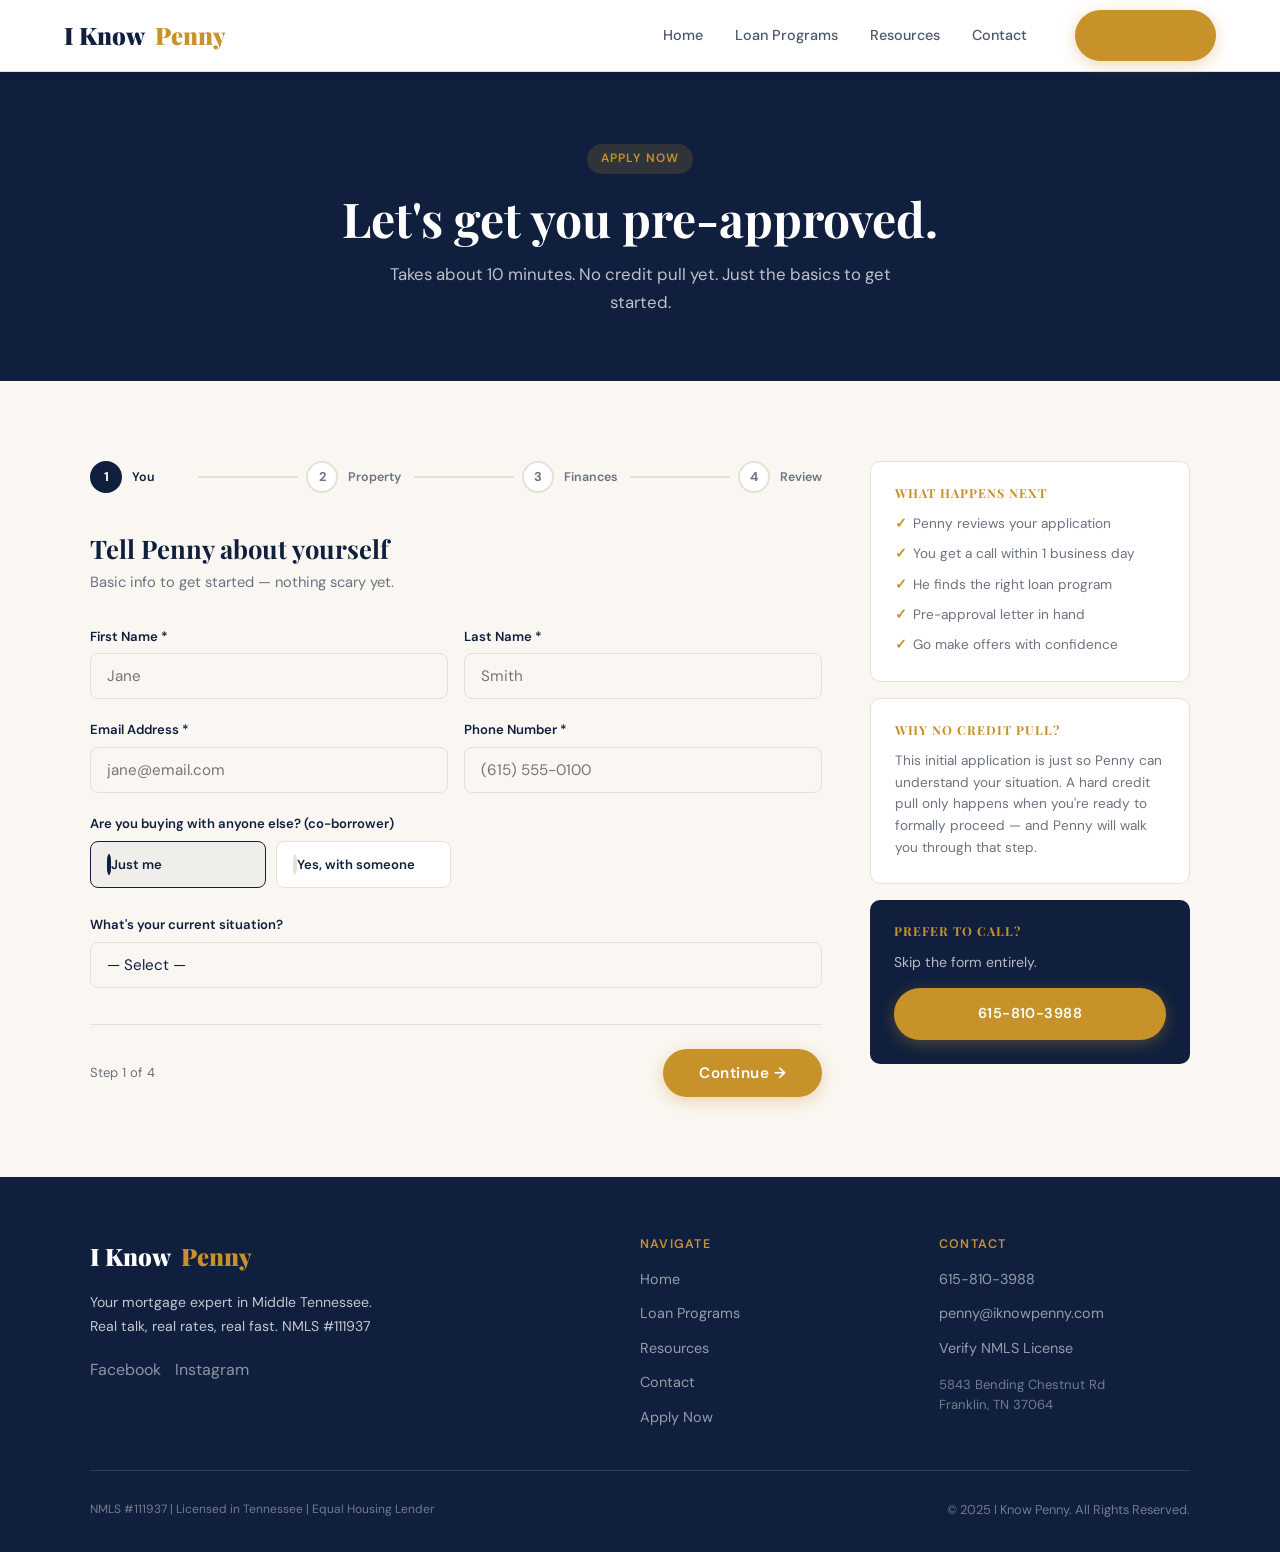
==== apply.html @ 1d05a92d "Add website files" ====
<!DOCTYPE html>
<html lang="en">
<head>
  <meta charset="UTF-8" />
  <meta name="viewport" content="width=device-width, initial-scale=1.0" />
  <title>Apply Now — I Know Penny</title>
  <meta name="description" content="Start your mortgage application with Penny. Takes 10 minutes. No credit pull to get started. Franklin, TN. NMLS #111937" />
  <link rel="stylesheet" href="css/style.css" />
  <style>
    .apply-layout {
      display: grid;
      grid-template-columns: 1fr 320px;
      gap: 48px;
      align-items: start;
    }
    @media (max-width: 900px) {
      .apply-layout { grid-template-columns: 1fr; }
      .apply-sidebar { display: grid; grid-template-columns: 1fr 1fr; gap: 16px; }
    }
    @media (max-width: 560px) {
      .apply-sidebar { grid-template-columns: 1fr; }
    }

    /* PROGRESS BAR */
    .progress-bar {
      display: flex;
      align-items: center;
      margin-bottom: 40px;
      gap: 0;
    }
    .prog-step {
      display: flex;
      align-items: center;
      gap: 10px;
      flex: 1;
    }
    .prog-step:last-child { flex: none; }
    .prog-dot {
      width: 32px;
      height: 32px;
      border-radius: 50%;
      border: 2px solid var(--border);
      background: var(--white);
      display: flex;
      align-items: center;
      justify-content: center;
      font-size: 0.8rem;
      font-weight: 700;
      color: var(--gray);
      flex-shrink: 0;
      transition: all var(--trans);
      z-index: 1;
    }
    .prog-dot.active { background: var(--navy); border-color: var(--navy); color: var(--white); }
    .prog-dot.done { background: var(--gold); border-color: var(--gold); color: var(--white); }
    .prog-label { font-size: 0.78rem; font-weight: 600; color: var(--gray); white-space: nowrap; }
    .prog-label.active { color: var(--navy); }
    .prog-line { flex: 1; height: 2px; background: var(--border); margin: 0 8px; }
    .prog-line.done { background: var(--gold); }

    /* FORM STEPS */
    .step-panel { display: none; }
    .step-panel.active { display: block; }

    .step-header { margin-bottom: 32px; }
    .step-header h2 { font-size: 1.6rem; margin-bottom: 6px; }
    .step-header p { color: var(--gray); font-size: 0.92rem; }

    .form-group { margin-bottom: 20px; }
    .form-group label {
      display: block;
      font-size: 0.82rem;
      font-weight: 600;
      color: var(--navy);
      margin-bottom: 6px;
    }
    .form-group input,
    .form-group select,
    .form-group textarea {
      width: 100%;
      padding: 12px 16px;
      border: 1.5px solid var(--border);
      border-radius: 8px;
      font-family: 'DM Sans', sans-serif;
      font-size: 0.95rem;
      color: var(--navy);
      background: var(--cream);
      outline: none;
      transition: border-color var(--trans), box-shadow var(--trans);
      -webkit-appearance: none;
    }
    .form-group input:focus,
    .form-group select:focus,
    .form-group textarea:focus {
      border-color: var(--gold);
      box-shadow: 0 0 0 3px rgba(200,146,42,0.12);
      background: var(--white);
    }
    .form-row { display: grid; grid-template-columns: 1fr 1fr; gap: 16px; }
    @media (max-width: 500px) { .form-row { grid-template-columns: 1fr; } }

    /* RADIO / CHECKBOX GROUPS */
    .radio-group {
      display: grid;
      grid-template-columns: repeat(auto-fill, minmax(160px, 1fr));
      gap: 10px;
    }
    .radio-option { position: relative; }
    .radio-option input[type="radio"],
    .radio-option input[type="checkbox"] { position: absolute; opacity: 0; width: 0; height: 0; }
    .radio-label {
      display: flex;
      align-items: center;
      gap: 10px;
      padding: 12px 16px;
      border: 1.5px solid var(--border);
      border-radius: 8px;
      cursor: pointer;
      font-size: 0.9rem;
      background: var(--white);
      transition: border-color var(--trans), background var(--trans);
    }
    .radio-label::before {
      content: '';
      width: 16px;
      height: 16px;
      border: 2px solid var(--border);
      border-radius: 50%;
      flex-shrink: 0;
      transition: all var(--trans);
    }
    .radio-option input:checked + .radio-label {
      border-color: var(--navy);
      background: rgba(15,31,61,0.04);
    }
    .radio-option input:checked + .radio-label::before {
      background: var(--navy);
      border-color: var(--navy);
      box-shadow: inset 0 0 0 3px var(--white);
    }

    /* NAV BUTTONS */
    .form-nav {
      display: flex;
      justify-content: space-between;
      align-items: center;
      margin-top: 36px;
      padding-top: 24px;
      border-top: 1px solid var(--border);
    }
    .btn-next, .btn-submit {
      padding: 14px 36px;
      font-size: 0.95rem;
    }

    /* SIDEBAR */
    .sidebar-card {
      background: var(--white);
      border: 1px solid var(--border);
      border-radius: var(--radius);
      padding: 24px;
      margin-bottom: 16px;
    }
    .sidebar-card h4 {
      font-size: 0.78rem;
      font-weight: 700;
      text-transform: uppercase;
      letter-spacing: 0.08em;
      color: var(--gold);
      margin-bottom: 12px;
    }
    .sidebar-card ul { list-style: none; display: flex; flex-direction: column; gap: 8px; }
    .sidebar-card li {
      font-size: 0.85rem;
      color: var(--gray);
      padding-left: 18px;
      position: relative;
    }
    .sidebar-card li::before { content: '✓'; position: absolute; left: 0; color: var(--gold); font-weight: 700; }

    /* SUCCESS STATE */
    .success-state {
      display: none;
      text-align: center;
      padding: 60px 20px;
    }
    .success-icon {
      width: 80px;
      height: 80px;
      background: rgba(200,146,42,0.12);
      border-radius: 50%;
      display: flex;
      align-items: center;
      justify-content: center;
      font-size: 2.2rem;
      margin: 0 auto 24px;
    }
  </style>
</head>
<body>

  <div id="nav-placeholder"></div>

  <div class="page-hero">
    <div class="tag">Apply Now</div>
    <h1>Let's get you pre-approved.</h1>
    <p>Takes about 10 minutes. No credit pull yet. Just the basics to get started.</p>
  </div>

  <section class="section">
    <div class="container">
      <div class="apply-layout">

        <!-- FORM -->
        <div>
          <!-- Progress -->
          <div class="progress-bar" id="progress-bar">
            <div class="prog-step"><div class="prog-dot active" id="dot-1">1</div><span class="prog-label active" id="lbl-1">You</span></div>
            <div class="prog-line" id="line-1"></div>
            <div class="prog-step"><div class="prog-dot" id="dot-2">2</div><span class="prog-label" id="lbl-2">Property</span></div>
            <div class="prog-line" id="line-2"></div>
            <div class="prog-step"><div class="prog-dot" id="dot-3">3</div><span class="prog-label" id="lbl-3">Finances</span></div>
            <div class="prog-line" id="line-3"></div>
            <div class="prog-step"><div class="prog-dot" id="dot-4">4</div><span class="prog-label" id="lbl-4">Review</span></div>
          </div>

          <form id="apply-form" action="https://formspree.io/f/YOUR_FORM_ID" method="POST">

            <!-- STEP 1: About You -->
            <div class="step-panel active" id="step-1">
              <div class="step-header">
                <h2>Tell Penny about yourself</h2>
                <p>Basic info to get started — nothing scary yet.</p>
              </div>
              <div class="form-row">
                <div class="form-group"><label>First Name *</label><input type="text" name="first_name" required placeholder="Jane" /></div>
                <div class="form-group"><label>Last Name *</label><input type="text" name="last_name" required placeholder="Smith" /></div>
              </div>
              <div class="form-row">
                <div class="form-group"><label>Email Address *</label><input type="email" name="email" required placeholder="jane@email.com" /></div>
                <div class="form-group"><label>Phone Number *</label><input type="tel" name="phone" required placeholder="(615) 555-0100" /></div>
              </div>
              <div class="form-group">
                <label>Are you buying with anyone else? (co-borrower)</label>
                <div class="radio-group">
                  <div class="radio-option"><input type="radio" name="co_borrower" id="co-no" value="No" checked /><label class="radio-label" for="co-no">Just me</label></div>
                  <div class="radio-option"><input type="radio" name="co_borrower" id="co-yes" value="Yes" /><label class="radio-label" for="co-yes">Yes, with someone</label></div>
                </div>
              </div>
              <div class="form-group">
                <label>What's your current situation?</label>
                <select name="current_situation">
                  <option value="">— Select —</option>
                  <option>Renting, ready to buy</option>
                  <option>Own a home, looking to move</option>
                  <option>Own a home, want to refinance</option>
                  <option>Living with family/friends</option>
                </select>
              </div>
              <div class="form-nav">
                <span style="font-size:0.82rem;color:var(--gray)">Step 1 of 4</span>
                <button type="button" class="btn btn-gold btn-next" onclick="goStep(2)">Continue →</button>
              </div>
            </div>

            <!-- STEP 2: Property -->
            <div class="step-panel" id="step-2">
              <div class="step-header">
                <h2>About the property</h2>
                <p>Don't worry if you haven't found a house yet — just give Penny a general idea.</p>
              </div>
              <div class="form-group">
                <label>What are you looking to do?</label>
                <div class="radio-group">
                  <div class="radio-option"><input type="radio" name="loan_purpose" id="lp-buy" value="Purchase" checked /><label class="radio-label" for="lp-buy">Buy a home</label></div>
                  <div class="radio-option"><input type="radio" name="loan_purpose" id="lp-refi" value="Refinance" /><label class="radio-label" for="lp-refi">Refinance</label></div>
                  <div class="radio-option"><input type="radio" name="loan_purpose" id="lp-inv" value="Investment" /><label class="radio-label" for="lp-inv">Investment property</label></div>
                </div>
              </div>
              <div class="form-group">
                <label>Property type</label>
                <select name="property_type">
                  <option>Single family home</option>
                  <option>Townhouse / condo</option>
                  <option>Multi-family (2–4 units)</option>
                  <option>Not sure yet</option>
                </select>
              </div>
              <div class="form-group">
                <label>Estimated purchase price (or current home value)</label>
                <select name="purchase_price">
                  <option>Under $200,000</option>
                  <option>$200,000 – $350,000</option>
                  <option>$350,000 – $500,000</option>
                  <option>$500,000 – $750,000</option>
                  <option>$750,000 – $1,000,000</option>
                  <option>Over $1,000,000</option>
                  <option>Not sure yet</option>
                </select>
              </div>
              <div class="form-group">
                <label>Where is the property? (city / state)</label>
                <input type="text" name="property_location" placeholder="Franklin, TN" />
              </div>
              <div class="form-group">
                <label>Down payment available (rough estimate)</label>
                <select name="down_payment">
                  <option>0% — I need a no-down program</option>
                  <option>3–5%</option>
                  <option>5–10%</option>
                  <option>10–20%</option>
                  <option>20%+</option>
                  <option>Not sure yet</option>
                </select>
              </div>
              <div class="form-nav">
                <button type="button" class="btn btn-outline" onclick="goStep(1)">← Back</button>
                <button type="button" class="btn btn-gold btn-next" onclick="goStep(3)">Continue →</button>
              </div>
            </div>

            <!-- STEP 3: Finances -->
            <div class="step-panel" id="step-3">
              <div class="step-header">
                <h2>A little about your finances</h2>
                <p>This helps Penny find the right program. No credit pull yet — just ballpark numbers.</p>
              </div>
              <div class="form-group">
                <label>Employment type</label>
                <div class="radio-group">
                  <div class="radio-option"><input type="radio" name="employment" id="emp-w2" value="W-2 Employee" checked /><label class="radio-label" for="emp-w2">W-2 Employee</label></div>
                  <div class="radio-option"><input type="radio" name="employment" id="emp-self" value="Self-Employed" /><label class="radio-label" for="emp-self">Self-Employed</label></div>
                  <div class="radio-option"><input type="radio" name="employment" id="emp-ret" value="Retired" /><label class="radio-label" for="emp-ret">Retired</label></div>
                  <div class="radio-option"><input type="radio" name="employment" id="emp-other" value="Other" /><label class="radio-label" for="emp-other">Other</label></div>
                </div>
              </div>
              <div class="form-group">
                <label>Annual household income (gross, before taxes)</label>
                <select name="income">
                  <option>Under $50,000</option>
                  <option>$50,000 – $75,000</option>
                  <option>$75,000 – $100,000</option>
                  <option>$100,000 – $150,000</option>
                  <option>$150,000 – $200,000</option>
                  <option>Over $200,000</option>
                  <option>Prefer not to say</option>
                </select>
              </div>
              <div class="form-group">
                <label>Estimated credit score range</label>
                <select name="credit_score">
                  <option>760+ (Excellent)</option>
                  <option>720–759 (Very Good)</option>
                  <option>680–719 (Good)</option>
                  <option>640–679 (Fair)</option>
                  <option>580–639 (Needs work)</option>
                  <option>Below 580</option>
                  <option>Not sure</option>
                </select>
              </div>
              <div class="form-group">
                <label>Are you a military veteran or active duty?</label>
                <div class="radio-group">
                  <div class="radio-option"><input type="radio" name="veteran" id="vet-yes" value="Yes" /><label class="radio-label" for="vet-yes">Yes</label></div>
                  <div class="radio-option"><input type="radio" name="veteran" id="vet-no" value="No" checked /><label class="radio-label" for="vet-no">No</label></div>
                </div>
              </div>
              <div class="form-group">
                <label>Anything else Penny should know? (optional)</label>
                <textarea name="notes" placeholder="Self-employed for 2 years, have some student debt, looking to close by September..."></textarea>
              </div>
              <div class="form-nav">
                <button type="button" class="btn btn-outline" onclick="goStep(2)">← Back</button>
                <button type="button" class="btn btn-gold btn-next" onclick="goStep(4)">Review →</button>
              </div>
            </div>

            <!-- STEP 4: Review -->
            <div class="step-panel" id="step-4">
              <div class="step-header">
                <h2>Almost there — review &amp; submit</h2>
                <p>Penny will review your application and reach out within one business day.</p>
              </div>
              <div style="background:var(--cream);border:1px solid var(--border);border-radius:var(--radius);padding:24px;margin-bottom:28px">
                <p style="font-size:0.9rem;color:var(--gray);line-height:1.7">
                  By submitting this form you agree to be contacted by Penny regarding your mortgage inquiry. Your information is kept private and secure.
                  Submitting this application does not constitute a loan approval or commitment to lend.
                  NMLS #111937. Licensed in Tennessee.
                </p>
              </div>
              <div style="background:rgba(200,146,42,0.08);border:1px solid rgba(200,146,42,0.25);border-radius:var(--radius);padding:20px;margin-bottom:28px;display:flex;gap:14px;align-items:flex-start">
                <span style="font-size:1.4rem">🔒</span>
                <div>
                  <strong style="font-size:0.9rem">No hard credit pull yet.</strong>
                  <p style="font-size:0.85rem;color:var(--gray);margin-top:4px">Your credit score is not affected by submitting this application. Penny will only run credit when you're ready to move forward.</p>
                </div>
              </div>
              <div class="form-nav">
                <button type="button" class="btn btn-outline" onclick="goStep(3)">← Back</button>
                <button type="submit" class="btn btn-gold btn-submit">Submit Application 🏠</button>
              </div>
            </div>

          </form>

          <!-- SUCCESS -->
          <div class="success-state" id="success-state">
            <div class="success-icon">🏠</div>
            <h2>Application Received!</h2>
            <p style="color:var(--gray);font-size:1rem;max-width:420px;margin:12px auto 28px">Penny will review it and reach out within one business day. In the meantime, feel free to call: <a href="tel:6158103988" style="color:var(--gold);font-weight:600">615-810-3988</a></p>
            <a href="resources.html" class="btn btn-outline">Read the Mortgage Guide →</a>
          </div>
        </div>

        <!-- SIDEBAR -->
        <div class="apply-sidebar">
          <div class="sidebar-card">
            <h4>What happens next</h4>
            <ul>
              <li>Penny reviews your application</li>
              <li>You get a call within 1 business day</li>
              <li>He finds the right loan program</li>
              <li>Pre-approval letter in hand</li>
              <li>Go make offers with confidence</li>
            </ul>
          </div>
          <div class="sidebar-card">
            <h4>Why no credit pull?</h4>
            <p style="font-size:0.85rem;color:var(--gray);line-height:1.6">This initial application is just so Penny can understand your situation. A hard credit pull only happens when you're ready to formally proceed — and Penny will walk you through that step.</p>
          </div>
          <div class="sidebar-card" style="background:var(--navy);border:none">
            <h4 style="color:var(--gold)">Prefer to call?</h4>
            <p style="font-size:0.88rem;color:rgba(255,255,255,0.7);margin-bottom:14px">Skip the form entirely.</p>
            <a href="tel:6158103988" class="btn btn-gold" style="display:block;text-align:center;font-size:0.9rem">615-810-3988</a>
          </div>
        </div>

      </div>
    </div>
  </section>

  <div id="footer-placeholder"></div>
  <script src="js/components.js"></script>
  <script src="js/main.js"></script>
  <script>
    let currentStep = 1;

    function goStep(n) {
      document.getElementById('step-' + currentStep).classList.remove('active');
      document.getElementById('step-' + n).classList.add('active');

      // Update progress dots
      for (let i = 1; i <= 4; i++) {
        const dot = document.getElementById('dot-' + i);
        const lbl = document.getElementById('lbl-' + i);
        dot.classList.remove('active','done');
        lbl.classList.remove('active');
        if (i < n) { dot.classList.add('done'); dot.textContent = '✓'; }
        else if (i === n) { dot.classList.add('active'); dot.textContent = i; lbl.classList.add('active'); }
        else { dot.textContent = i; }
      }
      for (let i = 1; i <= 3; i++) {
        const line = document.getElementById('line-' + i);
        if (line) line.classList.toggle('done', i < n);
      }

      currentStep = n;
      window.scrollTo({ top: 0, behavior: 'smooth' });
    }

    // Form submit
    const form = document.getElementById('apply-form');
    form.addEventListener('submit', async (e) => {
      e.preventDefault();
      const data = new FormData(form);
      try {
        const res = await fetch(form.action, { method: 'POST', body: data, headers: { Accept: 'application/json' } });
        if (res.ok) {
          form.style.display = 'none';
          document.getElementById('progress-bar').style.display = 'none';
          document.getElementById('success-state').style.display = 'block';
        }
      } catch(err) { form.submit(); }
    });
  </script>
</body>
</html>
---- css/style.css ----
/* =============================================
   I KNOW PENNY — Global Stylesheet
   ============================================= */

@import url('https://fonts.googleapis.com/css2?family=Playfair+Display:wght@700;900&family=DM+Sans:wght@300;400;500;600&display=swap');

:root {
  --navy:    #0f1f3d;
  --gold:    #c8922a;
  --gold-lt: #f0c060;
  --cream:   #faf7f2;
  --white:   #ffffff;
  --gray:    #6b7280;
  --border:  #e5e0d8;
  --radius:  10px;
  --shadow:  0 4px 24px rgba(15,31,61,0.10);
  --trans:   0.22s ease;
}

*, *::before, *::after { box-sizing: border-box; margin: 0; padding: 0; }

html { scroll-behavior: smooth; }

body {
  font-family: 'DM Sans', sans-serif;
  background: var(--cream);
  color: var(--navy);
  font-size: 16px;
  line-height: 1.65;
}

h1, h2, h3, h4 {
  font-family: 'Playfair Display', serif;
  line-height: 1.2;
}

a { color: inherit; text-decoration: none; }
img { max-width: 100%; display: block; }

/* ---- BUTTONS ---- */
.btn {
  display: inline-block;
  padding: 14px 32px;
  border-radius: 50px;
  font-family: 'DM Sans', sans-serif;
  font-weight: 600;
  font-size: 0.95rem;
  letter-spacing: 0.03em;
  cursor: pointer;
  transition: transform var(--trans), box-shadow var(--trans), background var(--trans);
  border: none;
}
.btn-gold {
  background: var(--gold);
  color: var(--white);
  box-shadow: 0 4px 16px rgba(200,146,42,0.35);
}
.btn-gold:hover {
  background: #b07820;
  transform: translateY(-2px);
  box-shadow: 0 8px 24px rgba(200,146,42,0.45);
}
.btn-outline {
  background: transparent;
  color: var(--navy);
  border: 2px solid var(--navy);
}
.btn-outline:hover {
  background: var(--navy);
  color: var(--white);
  transform: translateY(-2px);
}
.btn-white {
  background: var(--white);
  color: var(--navy);
}
.btn-white:hover {
  background: var(--gold);
  color: var(--white);
  transform: translateY(-2px);
}

/* ---- NAV ---- */
nav {
  position: sticky;
  top: 0;
  z-index: 100;
  background: var(--white);
  border-bottom: 1px solid var(--border);
  padding: 0 5%;
  display: flex;
  align-items: center;
  justify-content: space-between;
  height: 72px;
  box-shadow: 0 2px 12px rgba(15,31,61,0.07);
}

.nav-logo {
  font-family: 'Playfair Display', serif;
  font-size: 1.5rem;
  font-weight: 900;
  color: var(--navy);
  display: flex;
  align-items: center;
  gap: 10px;
}
.nav-logo span { color: var(--gold); }

.nav-links {
  display: flex;
  align-items: center;
  gap: 32px;
  list-style: none;
}
.nav-links a {
  font-size: 0.9rem;
  font-weight: 500;
  color: var(--navy);
  opacity: 0.75;
  transition: opacity var(--trans), color var(--trans);
}
.nav-links a:hover, .nav-links a.active { opacity: 1; color: var(--gold); }

.nav-cta { margin-left: 16px; }

.hamburger {
  display: none;
  flex-direction: column;
  gap: 5px;
  cursor: pointer;
  background: none;
  border: none;
  padding: 6px;
}
.hamburger span {
  display: block;
  width: 24px;
  height: 2px;
  background: var(--navy);
  border-radius: 2px;
  transition: var(--trans);
}

/* ---- MOBILE NAV ---- */
@media (max-width: 820px) {
  .hamburger { display: flex; }
  .nav-links {
    display: none;
    position: absolute;
    top: 72px;
    left: 0; right: 0;
    background: var(--white);
    flex-direction: column;
    padding: 24px 5%;
    gap: 20px;
    border-top: 1px solid var(--border);
    box-shadow: 0 8px 24px rgba(15,31,61,0.10);
  }
  .nav-links.open { display: flex; }
  .nav-links a { font-size: 1rem; }
  .nav-cta { width: 100%; text-align: center; }
}

/* ---- FOOTER ---- */
footer {
  background: var(--navy);
  color: rgba(255,255,255,0.75);
  padding: 60px 5% 32px;
}
.footer-grid {
  display: grid;
  grid-template-columns: 2fr 1fr 1fr;
  gap: 48px;
  padding-bottom: 40px;
  border-bottom: 1px solid rgba(255,255,255,0.12);
  margin-bottom: 28px;
}
.footer-brand .nav-logo { color: var(--white); margin-bottom: 14px; }
.footer-brand p { font-size: 0.88rem; line-height: 1.7; max-width: 300px; }
.footer-col h4 {
  font-family: 'DM Sans', sans-serif;
  font-size: 0.78rem;
  font-weight: 600;
  letter-spacing: 0.1em;
  text-transform: uppercase;
  color: var(--gold);
  margin-bottom: 14px;
}
.footer-col ul { list-style: none; display: flex; flex-direction: column; gap: 8px; }
.footer-col a { font-size: 0.9rem; opacity: 0.75; transition: opacity var(--trans); }
.footer-col a:hover { opacity: 1; }
.footer-bottom {
  display: flex;
  justify-content: space-between;
  align-items: center;
  font-size: 0.8rem;
  flex-wrap: wrap;
  gap: 12px;
}
.nmls { font-size: 0.75rem; opacity: 0.55; }

@media (max-width: 700px) {
  .footer-grid { grid-template-columns: 1fr; gap: 32px; }
  .footer-bottom { flex-direction: column; text-align: center; }
}

/* ---- SECTION HELPERS ---- */
.section { padding: 80px 5%; }
.section-sm { padding: 48px 5%; }
.container { max-width: 1100px; margin: 0 auto; }
.tag {
  display: inline-block;
  background: rgba(200,146,42,0.12);
  color: var(--gold);
  font-size: 0.75rem;
  font-weight: 600;
  letter-spacing: 0.1em;
  text-transform: uppercase;
  padding: 5px 14px;
  border-radius: 50px;
  margin-bottom: 16px;
}
.section-title { font-size: clamp(1.8rem, 3.5vw, 2.6rem); margin-bottom: 16px; }
.section-sub { font-size: 1.05rem; color: var(--gray); max-width: 560px; }

/* ---- CARDS ---- */
.card {
  background: var(--white);
  border-radius: var(--radius);
  box-shadow: var(--shadow);
  padding: 32px;
  border: 1px solid var(--border);
  transition: transform var(--trans), box-shadow var(--trans);
}
.card:hover {
  transform: translateY(-4px);
  box-shadow: 0 12px 36px rgba(15,31,61,0.13);
}

/* ---- UTILITIES ---- */
.text-center { text-align: center; }
.text-gold { color: var(--gold); }
.mt-8 { margin-top: 8px; }
.mt-16 { margin-top: 16px; }
.mt-24 { margin-top: 24px; }
.mt-40 { margin-top: 40px; }
.grid-2 { display: grid; grid-template-columns: 1fr 1fr; gap: 24px; }
.grid-3 { display: grid; grid-template-columns: repeat(3,1fr); gap: 24px; }
.grid-4 { display: grid; grid-template-columns: repeat(4,1fr); gap: 24px; }

@media (max-width: 900px) {
  .grid-4 { grid-template-columns: repeat(2,1fr); }
  .grid-3 { grid-template-columns: repeat(2,1fr); }
}
@media (max-width: 600px) {
  .grid-2, .grid-3, .grid-4 { grid-template-columns: 1fr; }
  .section { padding: 56px 5%; }
}

/* ---- PAGE HERO (inner pages) ---- */
.page-hero {
  background: var(--navy);
  color: var(--white);
  padding: 72px 5% 64px;
  text-align: center;
}
.page-hero .tag { background: rgba(200,146,42,0.18); }
.page-hero h1 { color: var(--white); font-size: clamp(2rem, 4vw, 3rem); }
.page-hero p { color: rgba(255,255,255,0.72); margin: 14px auto 0; max-width: 540px; font-size: 1.05rem; }

/* ---- FADE IN ANIMATION ---- */
.fade-in {
  opacity: 0;
  transform: translateY(24px);
  transition: opacity 0.6s ease, transform 0.6s ease;
}
.fade-in.visible { opacity: 1; transform: none; }
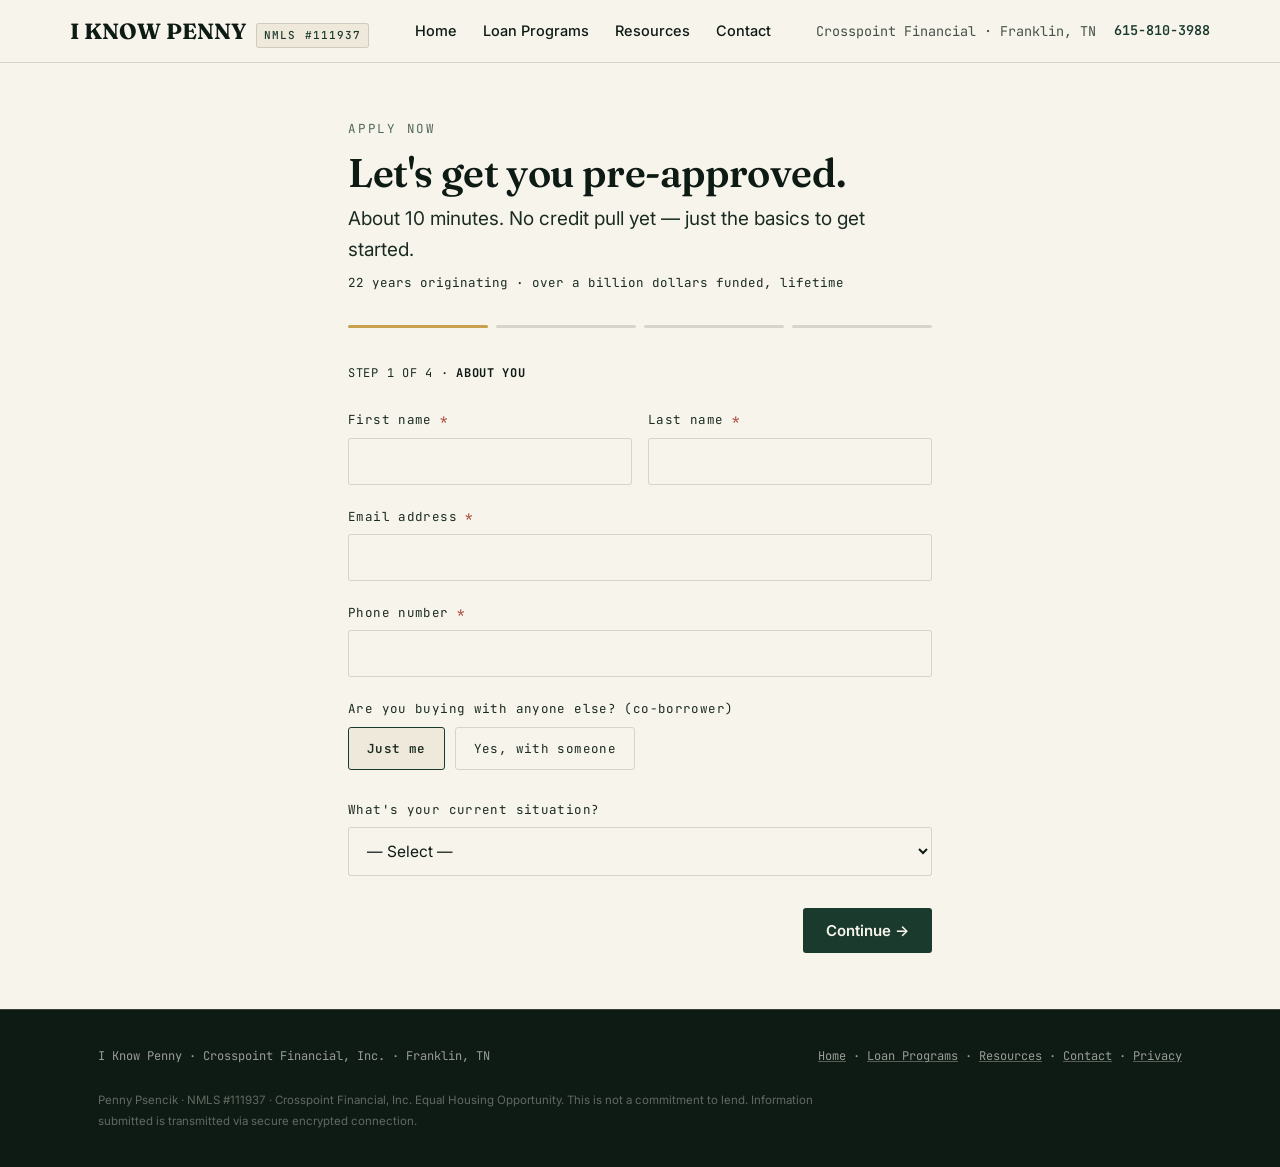
==== commit abfcc4f2: "Update to iknowpenny claude 06.26.26 update 06.26.26" ====
--- a/apply.html
+++ b/apply.html
@@ -1,487 +1,298 @@
 <!DOCTYPE html>
 <html lang="en">
 <head>
-  <meta charset="UTF-8" />
-  <meta name="viewport" content="width=device-width, initial-scale=1.0" />
-  <title>Apply Now — I Know Penny</title>
-  <meta name="description" content="Start your mortgage application with Penny. Takes 10 minutes. No credit pull to get started. Franklin, TN. NMLS #111937" />
-  <link rel="stylesheet" href="css/style.css" />
-  <style>
-    .apply-layout {
-      display: grid;
-      grid-template-columns: 1fr 320px;
-      gap: 48px;
-      align-items: start;
-    }
-    @media (max-width: 900px) {
-      .apply-layout { grid-template-columns: 1fr; }
-      .apply-sidebar { display: grid; grid-template-columns: 1fr 1fr; gap: 16px; }
-    }
-    @media (max-width: 560px) {
-      .apply-sidebar { grid-template-columns: 1fr; }
-    }
-
-    /* PROGRESS BAR */
-    .progress-bar {
-      display: flex;
-      align-items: center;
-      margin-bottom: 40px;
-      gap: 0;
-    }
-    .prog-step {
-      display: flex;
-      align-items: center;
-      gap: 10px;
-      flex: 1;
-    }
-    .prog-step:last-child { flex: none; }
-    .prog-dot {
-      width: 32px;
-      height: 32px;
-      border-radius: 50%;
-      border: 2px solid var(--border);
-      background: var(--white);
-      display: flex;
-      align-items: center;
-      justify-content: center;
-      font-size: 0.8rem;
-      font-weight: 700;
-      color: var(--gray);
-      flex-shrink: 0;
-      transition: all var(--trans);
-      z-index: 1;
-    }
-    .prog-dot.active { background: var(--navy); border-color: var(--navy); color: var(--white); }
-    .prog-dot.done { background: var(--gold); border-color: var(--gold); color: var(--white); }
-    .prog-label { font-size: 0.78rem; font-weight: 600; color: var(--gray); white-space: nowrap; }
-    .prog-label.active { color: var(--navy); }
-    .prog-line { flex: 1; height: 2px; background: var(--border); margin: 0 8px; }
-    .prog-line.done { background: var(--gold); }
-
-    /* FORM STEPS */
-    .step-panel { display: none; }
-    .step-panel.active { display: block; }
-
-    .step-header { margin-bottom: 32px; }
-    .step-header h2 { font-size: 1.6rem; margin-bottom: 6px; }
-    .step-header p { color: var(--gray); font-size: 0.92rem; }
-
-    .form-group { margin-bottom: 20px; }
-    .form-group label {
-      display: block;
-      font-size: 0.82rem;
-      font-weight: 600;
-      color: var(--navy);
-      margin-bottom: 6px;
-    }
-    .form-group input,
-    .form-group select,
-    .form-group textarea {
-      width: 100%;
-      padding: 12px 16px;
-      border: 1.5px solid var(--border);
-      border-radius: 8px;
-      font-family: 'DM Sans', sans-serif;
-      font-size: 0.95rem;
-      color: var(--navy);
-      background: var(--cream);
-      outline: none;
-      transition: border-color var(--trans), box-shadow var(--trans);
-      -webkit-appearance: none;
-    }
-    .form-group input:focus,
-    .form-group select:focus,
-    .form-group textarea:focus {
-      border-color: var(--gold);
-      box-shadow: 0 0 0 3px rgba(200,146,42,0.12);
-      background: var(--white);
-    }
-    .form-row { display: grid; grid-template-columns: 1fr 1fr; gap: 16px; }
-    @media (max-width: 500px) { .form-row { grid-template-columns: 1fr; } }
-
-    /* RADIO / CHECKBOX GROUPS */
-    .radio-group {
-      display: grid;
-      grid-template-columns: repeat(auto-fill, minmax(160px, 1fr));
-      gap: 10px;
-    }
-    .radio-option { position: relative; }
-    .radio-option input[type="radio"],
-    .radio-option input[type="checkbox"] { position: absolute; opacity: 0; width: 0; height: 0; }
-    .radio-label {
-      display: flex;
-      align-items: center;
-      gap: 10px;
-      padding: 12px 16px;
-      border: 1.5px solid var(--border);
-      border-radius: 8px;
-      cursor: pointer;
-      font-size: 0.9rem;
-      background: var(--white);
-      transition: border-color var(--trans), background var(--trans);
-    }
-    .radio-label::before {
-      content: '';
-      width: 16px;
-      height: 16px;
-      border: 2px solid var(--border);
-      border-radius: 50%;
-      flex-shrink: 0;
-      transition: all var(--trans);
-    }
-    .radio-option input:checked + .radio-label {
-      border-color: var(--navy);
-      background: rgba(15,31,61,0.04);
-    }
-    .radio-option input:checked + .radio-label::before {
-      background: var(--navy);
-      border-color: var(--navy);
-      box-shadow: inset 0 0 0 3px var(--white);
-    }
-
-    /* NAV BUTTONS */
-    .form-nav {
-      display: flex;
-      justify-content: space-between;
-      align-items: center;
-      margin-top: 36px;
-      padding-top: 24px;
-      border-top: 1px solid var(--border);
-    }
-    .btn-next, .btn-submit {
-      padding: 14px 36px;
-      font-size: 0.95rem;
-    }
-
-    /* SIDEBAR */
-    .sidebar-card {
-      background: var(--white);
-      border: 1px solid var(--border);
-      border-radius: var(--radius);
-      padding: 24px;
-      margin-bottom: 16px;
-    }
-    .sidebar-card h4 {
-      font-size: 0.78rem;
-      font-weight: 700;
-      text-transform: uppercase;
-      letter-spacing: 0.08em;
-      color: var(--gold);
-      margin-bottom: 12px;
-    }
-    .sidebar-card ul { list-style: none; display: flex; flex-direction: column; gap: 8px; }
-    .sidebar-card li {
-      font-size: 0.85rem;
-      color: var(--gray);
-      padding-left: 18px;
-      position: relative;
-    }
-    .sidebar-card li::before { content: '✓'; position: absolute; left: 0; color: var(--gold); font-weight: 700; }
-
-    /* SUCCESS STATE */
-    .success-state {
-      display: none;
-      text-align: center;
-      padding: 60px 20px;
-    }
-    .success-icon {
-      width: 80px;
-      height: 80px;
-      background: rgba(200,146,42,0.12);
-      border-radius: 50%;
-      display: flex;
-      align-items: center;
-      justify-content: center;
-      font-size: 2.2rem;
-      margin: 0 auto 24px;
-    }
-  </style>
+<meta charset="UTF-8">
+<meta name="viewport" content="width=device-width, initial-scale=1.0">
+<title>Apply Now — I Know Penny</title>
+<meta name="description" content="Start your mortgage application with Penny. Takes 10 minutes. No credit pull to get started. Franklin, TN. NMLS #111937.">
+<link rel="stylesheet" href="css/style.css">
 </head>
 <body>
 
-  <div id="nav-placeholder"></div>
-
-  <div class="page-hero">
-    <div class="tag">Apply Now</div>
-    <h1>Let's get you pre-approved.</h1>
-    <p>Takes about 10 minutes. No credit pull yet. Just the basics to get started.</p>
+<a href="#main" class="skip-link">Skip to content</a>
+
+<header class="topbar">
+  <div class="wrap topbar-inner">
+    <a href="index.html" class="brand">
+      I KNOW PENNY <span class="brand-mark">NMLS #111937</span>
+    </a>
+    <nav class="topbar-nav">
+      <a href="index.html">Home</a>
+      <a href="lending-programs.html">Loan Programs</a>
+      <a href="resources.html">Resources</a>
+      <a href="get-in-touch.html">Contact</a>
+    </nav>
+      <button class="nav-toggle" id="nav-toggle" aria-expanded="false" aria-controls="mobile-nav" aria-label="Open menu">
+        <span></span><span></span><span></span>
+      </button>
+    <div class="topbar-right">
+      <span class="nmls">Crosspoint Financial · Franklin, TN</span>
+      <a href="tel:6158103988" class="topbar-phone">615-810-3988</a>
+    </div>
   </div>
-
-  <section class="section">
-    <div class="container">
-      <div class="apply-layout">
-
-        <!-- FORM -->
-        <div>
-          <!-- Progress -->
-          <div class="progress-bar" id="progress-bar">
-            <div class="prog-step"><div class="prog-dot active" id="dot-1">1</div><span class="prog-label active" id="lbl-1">You</span></div>
-            <div class="prog-line" id="line-1"></div>
-            <div class="prog-step"><div class="prog-dot" id="dot-2">2</div><span class="prog-label" id="lbl-2">Property</span></div>
-            <div class="prog-line" id="line-2"></div>
-            <div class="prog-step"><div class="prog-dot" id="dot-3">3</div><span class="prog-label" id="lbl-3">Finances</span></div>
-            <div class="prog-line" id="line-3"></div>
-            <div class="prog-step"><div class="prog-dot" id="dot-4">4</div><span class="prog-label" id="lbl-4">Review</span></div>
-          </div>
-
-          <form id="apply-form" action="https://formspree.io/f/YOUR_FORM_ID" method="POST">
-
-            <!-- STEP 1: About You -->
-            <div class="step-panel active" id="step-1">
-              <div class="step-header">
-                <h2>Tell Penny about yourself</h2>
-                <p>Basic info to get started — nothing scary yet.</p>
-              </div>
-              <div class="form-row">
-                <div class="form-group"><label>First Name *</label><input type="text" name="first_name" required placeholder="Jane" /></div>
-                <div class="form-group"><label>Last Name *</label><input type="text" name="last_name" required placeholder="Smith" /></div>
-              </div>
-              <div class="form-row">
-                <div class="form-group"><label>Email Address *</label><input type="email" name="email" required placeholder="jane@email.com" /></div>
-                <div class="form-group"><label>Phone Number *</label><input type="tel" name="phone" required placeholder="(615) 555-0100" /></div>
-              </div>
-              <div class="form-group">
-                <label>Are you buying with anyone else? (co-borrower)</label>
-                <div class="radio-group">
-                  <div class="radio-option"><input type="radio" name="co_borrower" id="co-no" value="No" checked /><label class="radio-label" for="co-no">Just me</label></div>
-                  <div class="radio-option"><input type="radio" name="co_borrower" id="co-yes" value="Yes" /><label class="radio-label" for="co-yes">Yes, with someone</label></div>
-                </div>
-              </div>
-              <div class="form-group">
-                <label>What's your current situation?</label>
-                <select name="current_situation">
-                  <option value="">— Select —</option>
-                  <option>Renting, ready to buy</option>
-                  <option>Own a home, looking to move</option>
-                  <option>Own a home, want to refinance</option>
-                  <option>Living with family/friends</option>
-                </select>
-              </div>
-              <div class="form-nav">
-                <span style="font-size:0.82rem;color:var(--gray)">Step 1 of 4</span>
-                <button type="button" class="btn btn-gold btn-next" onclick="goStep(2)">Continue →</button>
-              </div>
-            </div>
-
-            <!-- STEP 2: Property -->
-            <div class="step-panel" id="step-2">
-              <div class="step-header">
-                <h2>About the property</h2>
-                <p>Don't worry if you haven't found a house yet — just give Penny a general idea.</p>
-              </div>
-              <div class="form-group">
-                <label>What are you looking to do?</label>
-                <div class="radio-group">
-                  <div class="radio-option"><input type="radio" name="loan_purpose" id="lp-buy" value="Purchase" checked /><label class="radio-label" for="lp-buy">Buy a home</label></div>
-                  <div class="radio-option"><input type="radio" name="loan_purpose" id="lp-refi" value="Refinance" /><label class="radio-label" for="lp-refi">Refinance</label></div>
-                  <div class="radio-option"><input type="radio" name="loan_purpose" id="lp-inv" value="Investment" /><label class="radio-label" for="lp-inv">Investment property</label></div>
-                </div>
-              </div>
-              <div class="form-group">
-                <label>Property type</label>
-                <select name="property_type">
-                  <option>Single family home</option>
-                  <option>Townhouse / condo</option>
-                  <option>Multi-family (2–4 units)</option>
-                  <option>Not sure yet</option>
-                </select>
-              </div>
-              <div class="form-group">
-                <label>Estimated purchase price (or current home value)</label>
-                <select name="purchase_price">
-                  <option>Under $200,000</option>
-                  <option>$200,000 – $350,000</option>
-                  <option>$350,000 – $500,000</option>
-                  <option>$500,000 – $750,000</option>
-                  <option>$750,000 – $1,000,000</option>
-                  <option>Over $1,000,000</option>
-                  <option>Not sure yet</option>
-                </select>
-              </div>
-              <div class="form-group">
-                <label>Where is the property? (city / state)</label>
-                <input type="text" name="property_location" placeholder="Franklin, TN" />
-              </div>
-              <div class="form-group">
-                <label>Down payment available (rough estimate)</label>
-                <select name="down_payment">
-                  <option>0% — I need a no-down program</option>
-                  <option>3–5%</option>
-                  <option>5–10%</option>
-                  <option>10–20%</option>
-                  <option>20%+</option>
-                  <option>Not sure yet</option>
-                </select>
-              </div>
-              <div class="form-nav">
-                <button type="button" class="btn btn-outline" onclick="goStep(1)">← Back</button>
-                <button type="button" class="btn btn-gold btn-next" onclick="goStep(3)">Continue →</button>
-              </div>
-            </div>
-
-            <!-- STEP 3: Finances -->
-            <div class="step-panel" id="step-3">
-              <div class="step-header">
-                <h2>A little about your finances</h2>
-                <p>This helps Penny find the right program. No credit pull yet — just ballpark numbers.</p>
-              </div>
-              <div class="form-group">
-                <label>Employment type</label>
-                <div class="radio-group">
-                  <div class="radio-option"><input type="radio" name="employment" id="emp-w2" value="W-2 Employee" checked /><label class="radio-label" for="emp-w2">W-2 Employee</label></div>
-                  <div class="radio-option"><input type="radio" name="employment" id="emp-self" value="Self-Employed" /><label class="radio-label" for="emp-self">Self-Employed</label></div>
-                  <div class="radio-option"><input type="radio" name="employment" id="emp-ret" value="Retired" /><label class="radio-label" for="emp-ret">Retired</label></div>
-                  <div class="radio-option"><input type="radio" name="employment" id="emp-other" value="Other" /><label class="radio-label" for="emp-other">Other</label></div>
-                </div>
-              </div>
-              <div class="form-group">
-                <label>Annual household income (gross, before taxes)</label>
-                <select name="income">
-                  <option>Under $50,000</option>
-                  <option>$50,000 – $75,000</option>
-                  <option>$75,000 – $100,000</option>
-                  <option>$100,000 – $150,000</option>
-                  <option>$150,000 – $200,000</option>
-                  <option>Over $200,000</option>
-                  <option>Prefer not to say</option>
-                </select>
-              </div>
-              <div class="form-group">
-                <label>Estimated credit score range</label>
-                <select name="credit_score">
-                  <option>760+ (Excellent)</option>
-                  <option>720–759 (Very Good)</option>
-                  <option>680–719 (Good)</option>
-                  <option>640–679 (Fair)</option>
-                  <option>580–639 (Needs work)</option>
-                  <option>Below 580</option>
-                  <option>Not sure</option>
-                </select>
-              </div>
-              <div class="form-group">
-                <label>Are you a military veteran or active duty?</label>
-                <div class="radio-group">
-                  <div class="radio-option"><input type="radio" name="veteran" id="vet-yes" value="Yes" /><label class="radio-label" for="vet-yes">Yes</label></div>
-                  <div class="radio-option"><input type="radio" name="veteran" id="vet-no" value="No" checked /><label class="radio-label" for="vet-no">No</label></div>
-                </div>
-              </div>
-              <div class="form-group">
-                <label>Anything else Penny should know? (optional)</label>
-                <textarea name="notes" placeholder="Self-employed for 2 years, have some student debt, looking to close by September..."></textarea>
-              </div>
-              <div class="form-nav">
-                <button type="button" class="btn btn-outline" onclick="goStep(2)">← Back</button>
-                <button type="button" class="btn btn-gold btn-next" onclick="goStep(4)">Review →</button>
-              </div>
-            </div>
-
-            <!-- STEP 4: Review -->
-            <div class="step-panel" id="step-4">
-              <div class="step-header">
-                <h2>Almost there — review &amp; submit</h2>
-                <p>Penny will review your application and reach out within one business day.</p>
-              </div>
-              <div style="background:var(--cream);border:1px solid var(--border);border-radius:var(--radius);padding:24px;margin-bottom:28px">
-                <p style="font-size:0.9rem;color:var(--gray);line-height:1.7">
-                  By submitting this form you agree to be contacted by Penny regarding your mortgage inquiry. Your information is kept private and secure.
-                  Submitting this application does not constitute a loan approval or commitment to lend.
-                  NMLS #111937. Licensed in Tennessee.
-                </p>
-              </div>
-              <div style="background:rgba(200,146,42,0.08);border:1px solid rgba(200,146,42,0.25);border-radius:var(--radius);padding:20px;margin-bottom:28px;display:flex;gap:14px;align-items:flex-start">
-                <span style="font-size:1.4rem">🔒</span>
-                <div>
-                  <strong style="font-size:0.9rem">No hard credit pull yet.</strong>
-                  <p style="font-size:0.85rem;color:var(--gray);margin-top:4px">Your credit score is not affected by submitting this application. Penny will only run credit when you're ready to move forward.</p>
-                </div>
-              </div>
-              <div class="form-nav">
-                <button type="button" class="btn btn-outline" onclick="goStep(3)">← Back</button>
-                <button type="submit" class="btn btn-gold btn-submit">Submit Application 🏠</button>
-              </div>
-            </div>
-
-          </form>
-
-          <!-- SUCCESS -->
-          <div class="success-state" id="success-state">
-            <div class="success-icon">🏠</div>
-            <h2>Application Received!</h2>
-            <p style="color:var(--gray);font-size:1rem;max-width:420px;margin:12px auto 28px">Penny will review it and reach out within one business day. In the meantime, feel free to call: <a href="tel:6158103988" style="color:var(--gold);font-weight:600">615-810-3988</a></p>
-            <a href="resources.html" class="btn btn-outline">Read the Mortgage Guide →</a>
-          </div>
-        </div>
-
-        <!-- SIDEBAR -->
-        <div class="apply-sidebar">
-          <div class="sidebar-card">
-            <h4>What happens next</h4>
-            <ul>
-              <li>Penny reviews your application</li>
-              <li>You get a call within 1 business day</li>
-              <li>He finds the right loan program</li>
-              <li>Pre-approval letter in hand</li>
-              <li>Go make offers with confidence</li>
-            </ul>
-          </div>
-          <div class="sidebar-card">
-            <h4>Why no credit pull?</h4>
-            <p style="font-size:0.85rem;color:var(--gray);line-height:1.6">This initial application is just so Penny can understand your situation. A hard credit pull only happens when you're ready to formally proceed — and Penny will walk you through that step.</p>
-          </div>
-          <div class="sidebar-card" style="background:var(--navy);border:none">
-            <h4 style="color:var(--gold)">Prefer to call?</h4>
-            <p style="font-size:0.88rem;color:rgba(255,255,255,0.7);margin-bottom:14px">Skip the form entirely.</p>
-            <a href="tel:6158103988" class="btn btn-gold" style="display:block;text-align:center;font-size:0.9rem">615-810-3988</a>
-          </div>
-        </div>
-
+</header>
+
+<nav class="mobile-nav" id="mobile-nav">
+  <a href="index.html">Home</a>
+  <a href="lending-programs.html">Loan Programs</a>
+  <a href="resources.html">Resources</a>
+  <a href="get-in-touch.html">Contact</a>
+  <a href="apply.html" class="btn btn-brass">Start Application</a>
+</nav>
+
+<main id="main">
+  <section class="tight">
+    <div class="wrap form-shell">
+
+      <span class="eyebrow">Apply Now</span>
+      <h1 style="font-size: clamp(28px,4vw,40px); margin-bottom:10px;">Let's get you pre-approved.</h1>
+      <p class="lede" style="margin-bottom:8px;">About 10 minutes. No credit pull yet — just the basics to get started.</p>
+      <p class="mono" style="font-size:12.5px; color:var(--ink-soft); margin-bottom:32px;">22 years originating &middot; over a billion dollars funded, lifetime</p>
+
+      <form id="apply-form" action="https://formspree.io/f/xqejvrgy" method="POST" novalidate>
+
+        <input type="hidden" name="_subject" value="New Application — I Know Penny">
+        <input type="hidden" name="lead_source" value="iknowpenny.com">
+
+        <!-- STEP 1 -->
+        <div class="form-step" data-step="1">
+          <div class="step-track">
+            <div class="step-dot active"></div><div class="step-dot"></div><div class="step-dot"></div><div class="step-dot"></div>
+          </div>
+          <div class="step-label">Step 1 of 4 &middot; <strong>About you</strong></div>
+
+          <div class="field-row">
+            <div class="field">
+              <label for="fname">First name <span class="req">*</span></label>
+              <input type="text" id="fname" name="first_name" required>
+            </div>
+            <div class="field">
+              <label for="lname">Last name <span class="req">*</span></label>
+              <input type="text" id="lname" name="last_name" required>
+            </div>
+          </div>
+          <div class="field">
+            <label for="email">Email address <span class="req">*</span></label>
+            <input type="email" id="email" name="email" required>
+          </div>
+          <div class="field">
+            <label for="phone">Phone number <span class="req">*</span></label>
+            <input type="tel" id="phone" name="phone" required>
+          </div>
+          <div class="field">
+            <label>Are you buying with anyone else? (co-borrower)</label>
+            <div class="radio-pills">
+              <label class="radio-pill"><input type="radio" name="coborrower" value="just_me" checked> Just me</label>
+              <label class="radio-pill"><input type="radio" name="coborrower" value="with_someone"> Yes, with someone</label>
+            </div>
+          </div>
+          <div class="field">
+            <label for="situation">What's your current situation?</label>
+            <select id="situation" name="situation">
+              <option value="">— Select —</option>
+              <option value="renting">Renting, ready to buy</option>
+              <option value="moving">Own a home, looking to move</option>
+              <option value="refi">Own a home, want to refinance</option>
+              <option value="family">Living with family/friends</option>
+            </select>
+          </div>
+          <div class="form-nav">
+            <span></span>
+            <button type="button" class="btn btn-primary next-step">Continue →</button>
+          </div>
+        </div>
+
+        <!-- STEP 2 -->
+        <div class="form-step" data-step="2" hidden>
+          <div class="step-track">
+            <div class="step-dot done"></div><div class="step-dot active"></div><div class="step-dot"></div><div class="step-dot"></div>
+          </div>
+          <div class="step-label">Step 2 of 4 &middot; <strong>About the property</strong></div>
+          <p style="color:var(--ink-soft); font-size:14px; margin-bottom:22px;">Don't worry if you haven't found a house yet — just give Penny a general idea.</p>
+
+          <div class="field">
+            <label>What are you looking to do?</label>
+            <div class="radio-pills">
+              <label class="radio-pill"><input type="radio" name="goal" value="buy" checked> Buy a home</label>
+              <label class="radio-pill"><input type="radio" name="goal" value="refinance"> Refinance</label>
+              <label class="radio-pill"><input type="radio" name="goal" value="investment"> Investment property</label>
+            </div>
+          </div>
+          <div class="field">
+            <label for="ptype">Property type</label>
+            <select id="ptype" name="property_type">
+              <option value="single_family">Single family home</option>
+              <option value="condo">Townhouse / condo</option>
+              <option value="multi">Multi-family (2–4 units)</option>
+              <option value="not_sure">Not sure yet</option>
+            </select>
+          </div>
+          <div class="field">
+            <label for="price">Estimated purchase price (or current home value)</label>
+            <select id="price" name="price_range">
+              <option value="under_200k">Under $200,000</option>
+              <option value="200_350k">$200,000 – $350,000</option>
+              <option value="350_500k">$350,000 – $500,000</option>
+              <option value="500_750k">$500,000 – $750,000</option>
+              <option value="750k_1m">$750,000 – $1,000,000</option>
+              <option value="over_1m">Over $1,000,000</option>
+              <option value="not_sure">Not sure yet</option>
+            </select>
+          </div>
+          <div class="field">
+            <label for="location">Where is the property? (city / state)</label>
+            <input type="text" id="location" name="property_location" placeholder="e.g. Franklin, TN">
+          </div>
+          <div class="field">
+            <label for="downpayment">Down payment available (rough estimate)</label>
+            <select id="downpayment" name="down_payment">
+              <option value="0">0% — I need a no-down program</option>
+              <option value="3_5">3–5%</option>
+              <option value="5_10">5–10%</option>
+              <option value="10_20">10–20%</option>
+              <option value="20_plus">20%+</option>
+              <option value="not_sure">Not sure yet</option>
+            </select>
+          </div>
+          <div class="form-nav">
+            <button type="button" class="btn btn-ghost prev-step">← Back</button>
+            <button type="button" class="btn btn-primary next-step">Continue →</button>
+          </div>
+        </div>
+
+        <!-- STEP 3 -->
+        <div class="form-step" data-step="3" hidden>
+          <div class="step-track">
+            <div class="step-dot done"></div><div class="step-dot done"></div><div class="step-dot active"></div><div class="step-dot"></div>
+          </div>
+          <div class="step-label">Step 3 of 4 &middot; <strong>Your finances</strong></div>
+          <p style="color:var(--ink-soft); font-size:14px; margin-bottom:22px;">This helps Penny find the right program. No credit pull yet — just ballpark numbers.</p>
+
+          <div class="field">
+            <label>Employment type</label>
+            <div class="radio-pills">
+              <label class="radio-pill"><input type="radio" name="employment" value="w2" checked> W-2 employee</label>
+              <label class="radio-pill"><input type="radio" name="employment" value="self_employed"> Self-employed</label>
+              <label class="radio-pill"><input type="radio" name="employment" value="retired"> Retired</label>
+              <label class="radio-pill"><input type="radio" name="employment" value="other"> Other</label>
+            </div>
+          </div>
+          <div class="field">
+            <label for="income">Annual household income (gross, before taxes)</label>
+            <select id="income" name="income_range">
+              <option value="under_50k">Under $50,000</option>
+              <option value="50_75k">$50,000 – $75,000</option>
+              <option value="75_100k">$75,000 – $100,000</option>
+              <option value="100_150k">$100,000 – $150,000</option>
+              <option value="150_200k">$150,000 – $200,000</option>
+              <option value="over_200k">Over $200,000</option>
+              <option value="prefer_not">Prefer not to say</option>
+            </select>
+          </div>
+          <div class="field">
+            <label for="credit">Estimated credit score range</label>
+            <select id="credit" name="credit_range">
+              <option value="760_plus">760+ (Excellent)</option>
+              <option value="720_759">720–759 (Very good)</option>
+              <option value="680_719">680–719 (Good)</option>
+              <option value="640_679">640–679 (Fair)</option>
+              <option value="580_639">580–639 (Needs work)</option>
+              <option value="below_580">Below 580</option>
+              <option value="not_sure">Not sure</option>
+            </select>
+          </div>
+          <div class="field">
+            <label>Are you a military veteran or active duty?</label>
+            <div class="radio-pills">
+              <label class="radio-pill"><input type="radio" name="veteran" value="yes"> Yes</label>
+              <label class="radio-pill"><input type="radio" name="veteran" value="no" checked> No</label>
+            </div>
+          </div>
+          <div class="field">
+            <label for="notes">Anything else Penny should know? (optional)</label>
+            <input type="text" id="notes" name="notes">
+          </div>
+          <div class="form-nav">
+            <button type="button" class="btn btn-ghost prev-step">← Back</button>
+            <button type="button" class="btn btn-primary next-step">Review →</button>
+          </div>
+        </div>
+
+        <!-- STEP 4 -->
+        <div class="form-step" data-step="4" hidden>
+          <div class="step-track">
+            <div class="step-dot done"></div><div class="step-dot done"></div><div class="step-dot done"></div><div class="step-dot active"></div>
+          </div>
+          <div class="step-label">Step 4 of 4 &middot; <strong>Review &amp; submit</strong></div>
+          <p style="color:var(--ink-soft); font-size:14.5px; margin-bottom:22px;">Penny will review your application and reach out within one business day.</p>
+
+          <div class="no-pull-badge">
+            <span class="icon">🔒</span>
+            <p><strong>No hard credit pull yet.</strong> Your credit score is not affected by submitting this application. Penny only runs credit when you're ready to move forward — and will tell you before it happens.</p>
+          </div>
+
+          <div class="privacy-note">
+            By submitting this application you agree to be contacted by Penny regarding your mortgage inquiry. Submitting this application does not constitute a loan approval or commitment to lend. NMLS #111937, licensed in Tennessee, Crosspoint Financial, Inc.<br><br>
+            Your information is transmitted over a secure (HTTPS encrypted) connection and is not shared, sold, or used for any purpose beyond evaluating your mortgage inquiry. See our <a href="privacy.html">privacy policy</a> for full detail.
+          </div>
+
+          <div class="form-nav">
+            <button type="button" class="btn btn-ghost prev-step">← Back</button>
+            <button type="submit" class="btn btn-brass">Submit Application 🏠</button>
+          </div>
+        </div>
+
+      </form>
+
+      <!-- SUCCESS STATE -->
+      <div class="success-state" id="success-state" style="display:none;">
+        <div class="success-mark">✓</div>
+        <h2 style="font-size:28px; margin-bottom:14px;">Application received.</h2>
+        <p class="lede" style="margin:0 auto 28px; text-align:center;">Penny will review it and reach out within one business day. In the meantime, feel free to call: <a href="tel:6158103988" style="color:var(--vault); font-weight:600;">615-810-3988</a></p>
+        <p style="text-align:center; margin-bottom:28px;"><a href="resources.html" style="color:var(--brass); font-weight:600; text-decoration:underline;">Read the Mortgage Guide →</a></p>
+
+        <div style="text-align:left; max-width:480px; margin: 0 auto 28px; background:var(--paper-dim); border:1px solid var(--line); border-radius:4px; padding:24px;">
+          <div class="eyebrow" style="margin-bottom:14px;">What happens next</div>
+          <ol style="padding-left:20px; color:var(--ink-soft); font-size:14.5px; line-height:1.9;">
+            <li>Penny reviews your application</li>
+            <li>You get a call within 1 business day</li>
+            <li>He finds the right loan program for your situation</li>
+            <li>Pre-approval letter in hand</li>
+            <li>Go make offers with confidence</li>
+          </ol>
+        </div>
+
+        <div style="text-align:left; max-width:480px; margin: 0 auto 28px; background:var(--paper-dim); border:1px solid var(--line); border-radius:4px; padding:24px;">
+          <div class="eyebrow" style="margin-bottom:10px;">Why no credit pull?</div>
+          <p style="color:var(--ink-soft); font-size:14.5px;">This initial application is just so Penny can understand your situation. A hard credit pull only happens when you're ready to formally proceed — and Penny walks you through that step first.</p>
+        </div>
+
+        <a href="tel:6158103988" class="btn btn-ghost">Prefer to call? 615-810-3988</a>
       </div>
+
     </div>
   </section>
-
-  <div id="footer-placeholder"></div>
-  <script src="js/components.js"></script>
-  <script src="js/main.js"></script>
-  <script>
-    let currentStep = 1;
-
-    function goStep(n) {
-      document.getElementById('step-' + currentStep).classList.remove('active');
-      document.getElementById('step-' + n).classList.add('active');
-
-      // Update progress dots
-      for (let i = 1; i <= 4; i++) {
-        const dot = document.getElementById('dot-' + i);
-        const lbl = document.getElementById('lbl-' + i);
-        dot.classList.remove('active','done');
-        lbl.classList.remove('active');
-        if (i < n) { dot.classList.add('done'); dot.textContent = '✓'; }
-        else if (i === n) { dot.classList.add('active'); dot.textContent = i; lbl.classList.add('active'); }
-        else { dot.textContent = i; }
-      }
-      for (let i = 1; i <= 3; i++) {
-        const line = document.getElementById('line-' + i);
-        if (line) line.classList.toggle('done', i < n);
-      }
-
-      currentStep = n;
-      window.scrollTo({ top: 0, behavior: 'smooth' });
-    }
-
-    // Form submit
-    const form = document.getElementById('apply-form');
-    form.addEventListener('submit', async (e) => {
-      e.preventDefault();
-      const data = new FormData(form);
-      try {
-        const res = await fetch(form.action, { method: 'POST', body: data, headers: { Accept: 'application/json' } });
-        if (res.ok) {
-          form.style.display = 'none';
-          document.getElementById('progress-bar').style.display = 'none';
-          document.getElementById('success-state').style.display = 'block';
-        }
-      } catch(err) { form.submit(); }
-    });
-  </script>
+</main>
+
+<footer>
+  <div class="wrap">
+    <div class="footer-grid">
+      <span>I Know Penny &middot; Crosspoint Financial, Inc. &middot; Franklin, TN</span>
+      <span>
+        <a href="index.html">Home</a> &middot;
+        <a href="lending-programs.html">Loan Programs</a> &middot;
+        <a href="resources.html">Resources</a> &middot;
+        <a href="get-in-touch.html">Contact</a> &middot;
+        <a href="privacy.html">Privacy</a>
+      </span>
+    </div>
+    <p class="footer-disclosure">
+      Penny Psencik &middot; NMLS #111937 &middot; Crosspoint Financial, Inc. Equal Housing Opportunity. This is not a commitment to lend. Information submitted is transmitted via secure encrypted connection.
+    </p>
+  </div>
+</footer>
+
+<script src="js/nav.js"></script>
+<script src="js/apply.js"></script>
 </body>
 </html>
--- a/css/style.css
+++ b/css/style.css
@@ -1,277 +1,799 @@
-/* =============================================
-   I KNOW PENNY — Global Stylesheet
-   ============================================= */
-
-@import url('https://fonts.googleapis.com/css2?family=Playfair+Display:wght@700;900&family=DM+Sans:wght@300;400;500;600&display=swap');
+/* ============================================================
+   I KNOW PENNY — Ledger/Vault Design System
+   ============================================================ */
+
+@import url('https://fonts.googleapis.com/css2?family=Fraunces:opsz,wght@9..144,400;9..144,500;9..144,600;9..144,700;9..144,900&family=Inter:wght@400;500;600;700&family=JetBrains+Mono:wght@400;500;600;700&display=swap');
 
 :root {
-  --navy:    #0f1f3d;
-  --gold:    #c8922a;
-  --gold-lt: #f0c060;
-  --cream:   #faf7f2;
-  --white:   #ffffff;
-  --gray:    #6b7280;
-  --border:  #e5e0d8;
-  --radius:  10px;
-  --shadow:  0 4px 24px rgba(15,31,61,0.10);
-  --trans:   0.22s ease;
-}
-
-*, *::before, *::after { box-sizing: border-box; margin: 0; padding: 0; }
+  --ink: #0E1B14;
+  --ink-soft: #1A2B22;
+  --paper: #F7F4EC;
+  --paper-dim: #EEE9DA;
+  --vault: #1B3A2E;
+  --vault-light: #28503F;
+  --brass: #C9A04E;
+  --brass-light: #DFC07F;
+  --alert: #A33A2C;
+  --alert-bg: #F3E3DF;
+  --line: rgba(14, 27, 20, 0.14);
+  --line-on-dark: rgba(247, 244, 236, 0.18);
+
+  --display: 'Fraunces', serif;
+  --body: 'Inter', sans-serif;
+  --mono: 'JetBrains Mono', monospace;
+
+  --max: 1140px;
+}
+
+* { margin: 0; padding: 0; box-sizing: border-box; }
 
 html { scroll-behavior: smooth; }
 
 body {
-  font-family: 'DM Sans', sans-serif;
-  background: var(--cream);
-  color: var(--navy);
+  background: var(--paper);
+  color: var(--ink);
+  font-family: var(--body);
   font-size: 16px;
-  line-height: 1.65;
-}
-
-h1, h2, h3, h4 {
-  font-family: 'Playfair Display', serif;
-  line-height: 1.2;
+  line-height: 1.55;
+  -webkit-font-smoothing: antialiased;
 }
 
 a { color: inherit; text-decoration: none; }
+
 img { max-width: 100%; display: block; }
 
-/* ---- BUTTONS ---- */
-.btn {
-  display: inline-block;
-  padding: 14px 32px;
-  border-radius: 50px;
-  font-family: 'DM Sans', sans-serif;
+.wrap {
+  max-width: var(--max);
+  margin: 0 auto;
+  padding: 0 28px;
+}
+
+@media (max-width: 640px) {
+  .wrap { padding: 0 20px; }
+}
+
+/* ---------- Typography ---------- */
+
+h1, h2, h3 {
+  font-family: var(--display);
   font-weight: 600;
-  font-size: 0.95rem;
-  letter-spacing: 0.03em;
-  cursor: pointer;
-  transition: transform var(--trans), box-shadow var(--trans), background var(--trans);
-  border: none;
-}
-.btn-gold {
-  background: var(--gold);
-  color: var(--white);
-  box-shadow: 0 4px 16px rgba(200,146,42,0.35);
-}
-.btn-gold:hover {
-  background: #b07820;
-  transform: translateY(-2px);
-  box-shadow: 0 8px 24px rgba(200,146,42,0.45);
-}
-.btn-outline {
-  background: transparent;
-  color: var(--navy);
-  border: 2px solid var(--navy);
-}
-.btn-outline:hover {
-  background: var(--navy);
-  color: var(--white);
-  transform: translateY(-2px);
-}
-.btn-white {
-  background: var(--white);
-  color: var(--navy);
-}
-.btn-white:hover {
-  background: var(--gold);
-  color: var(--white);
-  transform: translateY(-2px);
-}
-
-/* ---- NAV ---- */
-nav {
+  line-height: 1.05;
+  letter-spacing: -0.01em;
+}
+
+.eyebrow {
+  font-family: var(--mono);
+  font-size: 12.5px;
+  letter-spacing: 0.14em;
+  text-transform: uppercase;
+  color: var(--vault);
+  opacity: 0.75;
+  display: block;
+  margin-bottom: 14px;
+}
+
+.eyebrow.on-dark { color: var(--brass-light); opacity: 1; }
+
+.mono { font-family: var(--mono); }
+
+.lede {
+  font-size: 19px;
+  line-height: 1.6;
+  color: var(--ink-soft);
+  max-width: 560px;
+}
+
+/* ---------- Skip link / focus ---------- */
+
+.skip-link {
+  position: absolute; left: -999px; top: 0;
+  background: var(--vault); color: var(--paper);
+  padding: 10px 16px; z-index: 200; font-family: var(--mono); font-size: 13px;
+}
+.skip-link:focus { left: 12px; top: 12px; }
+
+a:focus-visible, button:focus-visible, input:focus-visible, select:focus-visible, textarea:focus-visible {
+  outline: 2px solid var(--brass);
+  outline-offset: 2px;
+}
+
+@media (prefers-reduced-motion: reduce) {
+  *, *::before, *::after { animation-duration: 0.01ms !important; transition-duration: 0.01ms !important; scroll-behavior: auto !important; }
+}
+
+/* ============================================================
+   TOP BAR
+   ============================================================ */
+
+.topbar {
+  border-bottom: 1px solid var(--line);
+  background: var(--paper);
   position: sticky;
   top: 0;
   z-index: 100;
-  background: var(--white);
-  border-bottom: 1px solid var(--border);
-  padding: 0 5%;
+}
+
+.topbar-inner {
   display: flex;
   align-items: center;
   justify-content: space-between;
-  height: 72px;
-  box-shadow: 0 2px 12px rgba(15,31,61,0.07);
-}
-
-.nav-logo {
-  font-family: 'Playfair Display', serif;
-  font-size: 1.5rem;
-  font-weight: 900;
-  color: var(--navy);
+  padding: 14px 0;
+  gap: 16px;
+}
+
+.topbar-nav {
+  display: none;
+  gap: 26px;
+  font-size: 14.5px;
+  font-weight: 500;
+}
+.topbar-nav a:hover { color: var(--vault); }
+
+@media (min-width: 980px) {
+  .topbar-nav { display: flex; }
+}
+
+/* Mobile menu toggle */
+.nav-toggle {
+  display: inline-flex;
+  flex-direction: column;
+  justify-content: center;
+  gap: 4px;
+  width: 32px;
+  height: 32px;
+  background: none;
+  border: 1px solid var(--line);
+  border-radius: 3px;
+  cursor: pointer;
+  padding: 0;
+}
+@media (min-width: 980px) { .nav-toggle { display: none; } }
+
+.nav-toggle span {
+  display: block;
+  width: 16px;
+  height: 1.5px;
+  background: var(--ink);
+  margin: 0 auto;
+  transition: transform 0.2s ease, opacity 0.2s ease;
+}
+
+.nav-toggle[aria-expanded="true"] span:nth-child(1) { transform: translateY(5.5px) rotate(45deg); }
+.nav-toggle[aria-expanded="true"] span:nth-child(2) { opacity: 0; }
+.nav-toggle[aria-expanded="true"] span:nth-child(3) { transform: translateY(-5.5px) rotate(-45deg); }
+
+.mobile-nav {
+  display: none;
+  flex-direction: column;
+  border-bottom: 1px solid var(--line);
+  background: var(--paper-dim);
+}
+.mobile-nav.open { display: flex; }
+@media (min-width: 980px) { .mobile-nav { display: none !important; } }
+
+.mobile-nav a {
+  padding: 14px 28px;
+  border-top: 1px solid var(--line);
+  font-size: 15.5px;
+  font-weight: 500;
+}
+.mobile-nav a:first-child { border-top: none; }
+.mobile-nav .btn { margin: 14px 28px 18px; }
+
+.brand {
+  display: flex;
+  align-items: baseline;
+  gap: 10px;
+  font-family: var(--display);
+  font-weight: 700;
+  font-size: 22px;
+  color: var(--ink);
+}
+
+.brand .brand-mark {
+  font-family: var(--mono);
+  font-size: 11px;
+  letter-spacing: 0.1em;
+  color: var(--vault);
+  background: var(--paper-dim);
+  border: 1px solid var(--line);
+  padding: 3px 7px;
+  border-radius: 3px;
+  font-weight: 500;
+}
+
+.topbar-right {
   display: flex;
   align-items: center;
-  gap: 10px;
-}
-.nav-logo span { color: var(--gold); }
-
-.nav-links {
+  gap: 18px;
+  font-family: var(--mono);
+  font-size: 13.5px;
+}
+
+.topbar-right .nmls { color: var(--ink-soft); opacity: 0.8; display: none; }
+@media (min-width: 760px) { .topbar-right .nmls { display: inline; } }
+
+.topbar-phone {
+  color: var(--vault);
+  font-weight: 600;
+  border-bottom: 1px solid transparent;
+}
+.topbar-phone:hover { border-bottom-color: var(--vault); }
+
+.btn {
+  display: inline-flex;
+  align-items: center;
+  justify-content: center;
+  gap: 8px;
+  font-family: var(--body);
+  font-weight: 600;
+  font-size: 15px;
+  padding: 12px 22px;
+  border-radius: 3px;
+  border: 1px solid transparent;
+  cursor: pointer;
+  transition: transform 0.12s ease, background 0.15s ease, border-color 0.15s ease;
+}
+.btn:hover { transform: translateY(-1px); }
+
+.btn-primary {
+  background: var(--vault);
+  color: var(--paper);
+}
+.btn-primary:hover { background: var(--vault-light); }
+
+.btn-brass {
+  background: var(--brass);
+  color: var(--ink);
+}
+.btn-brass:hover { background: var(--brass-light); }
+
+.btn-ghost {
+  background: transparent;
+  border-color: var(--line);
+  color: var(--ink);
+}
+.btn-ghost:hover { border-color: var(--vault); }
+
+.btn-ghost-dark {
+  background: transparent;
+  border-color: var(--line-on-dark);
+  color: var(--paper);
+}
+.btn-ghost-dark:hover { border-color: var(--brass-light); color: var(--brass-light); }
+
+.btn-sm { padding: 9px 16px; font-size: 13.5px; }
+.btn-block { width: 100%; }
+
+/* ============================================================
+   HERO
+   ============================================================ */
+
+.hero {
+  padding: 76px 0 64px;
+  border-bottom: 1px solid var(--line);
+}
+
+.hero-grid {
+  display: grid;
+  grid-template-columns: 1.3fr 1fr;
+  gap: 48px;
+  align-items: end;
+}
+
+@media (max-width: 860px) {
+  .hero-grid { grid-template-columns: 1fr; gap: 28px; }
+}
+
+.hero h1 {
+  font-size: clamp(40px, 6vw, 64px);
+  color: var(--ink);
+}
+
+.hero h1 em {
+  font-style: normal;
+  color: var(--vault);
+  font-weight: 700;
+  position: relative;
+}
+
+.hero-credential {
+  font-family: var(--mono);
+  font-size: 13.5px;
+  letter-spacing: 0.04em;
+  color: var(--ink-soft);
+  border-left: 2px solid var(--brass);
+  padding-left: 12px;
+  margin: 22px 0 30px;
+  line-height: 1.7;
+}
+
+.hero-credential strong { color: var(--ink); }
+
+.hero-ctas { display: flex; gap: 14px; flex-wrap: wrap; margin-bottom: 26px; }
+
+.hero-microcopy {
+  font-family: var(--mono);
+  font-size: 12.5px;
+  color: var(--ink-soft);
+  opacity: 0.8;
+}
+
+.hero-side {
+  border: 1px solid var(--line);
+  background: var(--paper-dim);
+  border-radius: 4px;
+  padding: 26px;
+}
+
+.hero-side-row {
   display: flex;
+  justify-content: space-between;
+  align-items: baseline;
+  padding: 11px 0;
+  border-bottom: 1px solid var(--line);
+  font-size: 14.5px;
+}
+.hero-side-row:last-child { border-bottom: none; }
+.hero-side-row .label { color: var(--ink-soft); }
+.hero-side-row .value { font-family: var(--mono); font-weight: 600; color: var(--vault); text-align: right; }
+
+/* ============================================================
+   COMPLIANCE STRIP
+   ============================================================ */
+
+.compliance-strip {
+  background: var(--ink);
+  color: var(--paper);
+  padding: 13px 0;
+}
+.compliance-strip .wrap {
+  display: flex;
+  flex-wrap: wrap;
+  gap: 22px;
+  justify-content: center;
+  font-family: var(--mono);
+  font-size: 12px;
+  letter-spacing: 0.03em;
+  opacity: 0.85;
+}
+.compliance-strip .eho {
+  display: inline-flex;
   align-items: center;
-  gap: 32px;
-  list-style: none;
-}
-.nav-links a {
-  font-size: 0.9rem;
-  font-weight: 500;
-  color: var(--navy);
-  opacity: 0.75;
-  transition: opacity var(--trans), color var(--trans);
-}
-.nav-links a:hover, .nav-links a.active { opacity: 1; color: var(--gold); }
-
-.nav-cta { margin-left: 16px; }
-
-.hamburger {
-  display: none;
-  flex-direction: column;
-  gap: 5px;
-  cursor: pointer;
-  background: none;
+  gap: 6px;
+}
+.compliance-strip .eho-icon {
+  width: 14px; height: 14px;
+  border: 1.4px solid var(--brass-light);
+  border-radius: 50%;
+  display: inline-flex;
+  align-items: center;
+  justify-content: center;
+  font-size: 9px;
+  flex-shrink: 0;
+}
+
+/* ============================================================
+   SECTION SCAFFOLDING
+   ============================================================ */
+
+section { padding: 72px 0; }
+section.tight { padding: 56px 0; }
+.section-head { max-width: 640px; margin-bottom: 44px; }
+.section-head h2 { font-size: clamp(28px, 4vw, 38px); }
+.section-head p { margin-top: 14px; color: var(--ink-soft); font-size: 17px; }
+
+.ledger-rule {
   border: none;
-  padding: 6px;
-}
-.hamburger span {
+  border-top: 1px solid var(--line);
+  margin: 0;
+}
+
+/* ============================================================
+   PROCESS (numbered — real sequence)
+   ============================================================ */
+
+.process-list {
+  display: grid;
+  grid-template-columns: repeat(4, 1fr);
+  gap: 0;
+  border: 1px solid var(--line);
+  border-radius: 4px;
+  overflow: hidden;
+}
+@media (max-width: 860px) {
+  .process-list { grid-template-columns: 1fr; }
+}
+
+.process-step {
+  padding: 28px 24px;
+  border-right: 1px solid var(--line);
+  background: var(--paper);
+  position: relative;
+}
+.process-step:last-child { border-right: none; }
+@media (max-width: 860px) {
+  .process-step { border-right: none; border-bottom: 1px solid var(--line); }
+  .process-step:last-child { border-bottom: none; }
+}
+
+.process-num {
+  font-family: var(--mono);
+  font-size: 13px;
+  color: var(--brass);
+  font-weight: 700;
   display: block;
-  width: 24px;
-  height: 2px;
-  background: var(--navy);
+  margin-bottom: 14px;
+}
+
+.process-step h3 { font-size: 19px; font-weight: 600; margin-bottom: 8px; }
+.process-step p { font-size: 14.5px; color: var(--ink-soft); }
+
+/* ============================================================
+   RATE-SHEET LEDGER TABLE (signature element)
+   ============================================================ */
+
+.ledger-table {
+  border: 1px solid var(--ink);
   border-radius: 2px;
-  transition: var(--trans);
-}
-
-/* ---- MOBILE NAV ---- */
-@media (max-width: 820px) {
-  .hamburger { display: flex; }
-  .nav-links {
-    display: none;
-    position: absolute;
-    top: 72px;
-    left: 0; right: 0;
-    background: var(--white);
-    flex-direction: column;
-    padding: 24px 5%;
-    gap: 20px;
-    border-top: 1px solid var(--border);
-    box-shadow: 0 8px 24px rgba(15,31,61,0.10);
+  overflow: hidden;
+}
+
+.ledger-table-head {
+  display: grid;
+  grid-template-columns: 1.4fr 1fr 2fr 1.1fr;
+  background: var(--ink);
+  color: var(--paper);
+  font-family: var(--mono);
+  font-size: 11.5px;
+  letter-spacing: 0.08em;
+  text-transform: uppercase;
+  padding: 13px 22px;
+}
+@media (max-width: 760px) {
+  .ledger-table-head { display: none; }
+}
+
+.ledger-row {
+  display: grid;
+  grid-template-columns: 1.4fr 1fr 2fr 1.1fr;
+  padding: 20px 22px;
+  border-bottom: 1px solid var(--line);
+  align-items: center;
+  background: var(--paper);
+}
+.ledger-row:last-child { border-bottom: none; }
+.ledger-row:nth-child(even) { background: var(--paper-dim); }
+
+@media (max-width: 760px) {
+  .ledger-row {
+    grid-template-columns: 1fr;
+    gap: 6px;
+    padding: 20px;
   }
-  .nav-links.open { display: flex; }
-  .nav-links a { font-size: 1rem; }
-  .nav-cta { width: 100%; text-align: center; }
-}
-
-/* ---- FOOTER ---- */
-footer {
-  background: var(--navy);
-  color: rgba(255,255,255,0.75);
-  padding: 60px 5% 32px;
-}
-.footer-grid {
-  display: grid;
-  grid-template-columns: 2fr 1fr 1fr;
-  gap: 48px;
-  padding-bottom: 40px;
-  border-bottom: 1px solid rgba(255,255,255,0.12);
-  margin-bottom: 28px;
-}
-.footer-brand .nav-logo { color: var(--white); margin-bottom: 14px; }
-.footer-brand p { font-size: 0.88rem; line-height: 1.7; max-width: 300px; }
-.footer-col h4 {
-  font-family: 'DM Sans', sans-serif;
-  font-size: 0.78rem;
+}
+
+.ledger-row .l-program {
+  font-family: var(--display);
   font-weight: 600;
+  font-size: 16.5px;
+}
+.ledger-row .l-down {
+  font-family: var(--mono);
+  font-size: 13.5px;
+  color: var(--vault);
+  font-weight: 600;
+}
+.ledger-row .l-desc {
+  font-size: 14px;
+  color: var(--ink-soft);
+  padding-right: 12px;
+}
+.ledger-row .l-limit {
+  font-family: var(--mono);
+  font-size: 13.5px;
+  text-align: right;
+  font-weight: 600;
+}
+@media (max-width: 760px) {
+  .ledger-row .l-limit { text-align: left; }
+  .ledger-row .l-down::before { content: "Down: "; color: var(--ink-soft); font-weight: 400; }
+  .ledger-row .l-limit::before { content: "Limit: "; color: var(--ink-soft); font-weight: 400; }
+}
+
+.ledger-group-label {
+  font-family: var(--mono);
+  font-size: 12px;
   letter-spacing: 0.1em;
   text-transform: uppercase;
-  color: var(--gold);
-  margin-bottom: 14px;
-}
-.footer-col ul { list-style: none; display: flex; flex-direction: column; gap: 8px; }
-.footer-col a { font-size: 0.9rem; opacity: 0.75; transition: opacity var(--trans); }
-.footer-col a:hover { opacity: 1; }
-.footer-bottom {
+  color: var(--brass);
+  margin: 40px 0 14px;
+  padding-bottom: 8px;
+  border-bottom: 1px solid var(--line);
+}
+.ledger-group-label:first-child { margin-top: 0; }
+
+.limit-note {
+  font-family: var(--mono);
+  font-size: 13px;
+  color: var(--ink-soft);
+  background: var(--paper-dim);
+  border: 1px solid var(--line);
+  border-left: 3px solid var(--brass);
+  padding: 14px 18px;
+  border-radius: 2px;
+  margin-top: 18px;
+  line-height: 1.7;
+}
+
+/* ============================================================
+   ALERT / TRAP CALLOUT
+   ============================================================ */
+
+.trap-note {
+  background: var(--alert-bg);
+  border-left: 3px solid var(--alert);
+  padding: 16px 20px;
+  border-radius: 2px;
+  font-size: 14.5px;
+  color: var(--ink);
+  margin-top: 18px;
+}
+.trap-note strong { color: var(--alert); font-family: var(--mono); font-size: 12.5px; letter-spacing: 0.05em; text-transform: uppercase; display: block; margin-bottom: 6px; }
+
+/* ============================================================
+   CREDENTIAL STRIP
+   ============================================================ */
+
+.cred-band {
+  background: var(--vault);
+  color: var(--paper);
+}
+.cred-grid {
+  display: grid;
+  grid-template-columns: repeat(4, 1fr);
+  gap: 0;
+}
+@media (max-width: 760px) { .cred-grid { grid-template-columns: repeat(2, 1fr); } }
+
+.cred-item {
+  padding: 34px 24px;
+  border-right: 1px solid var(--line-on-dark);
+  text-align: center;
+}
+.cred-item:last-child { border-right: none; }
+@media (max-width: 760px) {
+  .cred-item:nth-child(2n) { border-right: none; }
+  .cred-item { border-bottom: 1px solid var(--line-on-dark); }
+}
+
+.cred-num {
+  font-family: var(--mono);
+  font-size: 30px;
+  font-weight: 700;
+  color: var(--brass-light);
+  display: block;
+}
+.cred-label {
+  font-size: 13px;
+  opacity: 0.8;
+  margin-top: 6px;
+}
+
+/* ============================================================
+   TESTIMONIALS — tally marks, not stars
+   ============================================================ */
+
+.tally-grid {
+  display: grid;
+  grid-template-columns: repeat(3, 1fr);
+  gap: 24px;
+}
+@media (max-width: 860px) { .tally-grid { grid-template-columns: 1fr; } }
+
+.tally-card {
+  border: 1px solid var(--line);
+  border-radius: 4px;
+  padding: 28px;
+  background: var(--paper);
+}
+
+.tally-mark {
+  font-family: var(--mono);
+  color: var(--brass);
+  font-size: 13px;
+  letter-spacing: 0.1em;
+  margin-bottom: 16px;
+  display: block;
+}
+
+.tally-card p.quote {
+  font-size: 15.5px;
+  color: var(--ink-soft);
+  line-height: 1.65;
+  margin-bottom: 18px;
+}
+
+.tally-attrib {
+  font-family: var(--mono);
+  font-size: 12.5px;
+  color: var(--ink);
+  border-top: 1px solid var(--line);
+  padding-top: 12px;
+}
+
+/* ============================================================
+   FINAL CTA
+   ============================================================ */
+
+.final-cta {
+  background: var(--ink);
+  color: var(--paper);
+  text-align: center;
+  padding: 80px 0;
+}
+.final-cta h2 { color: var(--paper); font-size: clamp(30px, 5vw, 44px); }
+.final-cta .lede { color: rgba(247,244,236,0.75); margin: 16px auto 32px; }
+.final-cta-ctas { display: flex; gap: 14px; justify-content: center; flex-wrap: wrap; }
+.final-cta-phone { margin-top: 22px; font-family: var(--mono); font-size: 14px; opacity: 0.75; }
+.final-cta-phone a { color: var(--brass-light); }
+
+/* ============================================================
+   FOOTER
+   ============================================================ */
+
+footer {
+  background: var(--ink);
+  color: rgba(247,244,236,0.6);
+  padding: 36px 0;
+  border-top: 1px solid var(--line-on-dark);
+}
+.footer-grid {
   display: flex;
   justify-content: space-between;
-  align-items: center;
-  font-size: 0.8rem;
   flex-wrap: wrap;
+  gap: 16px;
+  font-family: var(--mono);
+  font-size: 12px;
+  line-height: 1.8;
+}
+.footer-grid a { text-decoration: underline; text-decoration-color: rgba(247,244,236,0.3); }
+.footer-grid a:hover { color: var(--brass-light); text-decoration-color: var(--brass-light); }
+.footer-disclosure {
+  margin-top: 22px;
+  font-size: 11.5px;
+  opacity: 0.6;
+  line-height: 1.8;
+  max-width: 760px;
+}
+
+/* ============================================================
+   BREADCRUMB / PAGE HEADER (for sub-pages)
+   ============================================================ */
+
+.page-header {
+  padding: 48px 0 40px;
+  border-bottom: 1px solid var(--line);
+}
+.page-header h1 { font-size: clamp(32px, 5vw, 48px); }
+.page-header .lede { margin-top: 14px; }
+
+/* ============================================================
+   FORM ELEMENTS (apply.html)
+   ============================================================ */
+
+.form-shell {
+  max-width: 640px;
+  margin: 0 auto;
+}
+
+.step-track {
+  display: flex;
+  gap: 8px;
+  margin-bottom: 36px;
+}
+.step-track .step-dot {
+  flex: 1;
+  height: 3px;
+  background: var(--line);
+  border-radius: 2px;
+}
+.step-track .step-dot.done { background: var(--vault); }
+.step-track .step-dot.active { background: var(--brass); }
+
+.step-label {
+  font-family: var(--mono);
+  font-size: 12px;
+  letter-spacing: 0.06em;
+  text-transform: uppercase;
+  color: var(--ink-soft);
+  margin-bottom: 28px;
+}
+.step-label strong { color: var(--ink); }
+
+.field { margin-bottom: 22px; }
+.field label {
+  display: block;
+  font-family: var(--mono);
+  font-size: 12.5px;
+  letter-spacing: 0.03em;
+  color: var(--ink-soft);
+  margin-bottom: 8px;
+}
+.field label .req { color: var(--alert); }
+
+.field input[type="text"],
+.field input[type="email"],
+.field input[type="tel"],
+.field select {
+  width: 100%;
+  padding: 13px 14px;
+  border: 1px solid var(--line);
+  border-radius: 3px;
+  background: var(--paper);
+  font-family: var(--body);
+  font-size: 15.5px;
+  color: var(--ink);
+}
+.field input:focus, .field select:focus { border-color: var(--vault); }
+
+.field-row { display: grid; grid-template-columns: 1fr 1fr; gap: 16px; }
+@media (max-width: 560px) { .field-row { grid-template-columns: 1fr; } }
+
+.radio-pills { display: flex; gap: 10px; flex-wrap: wrap; }
+.radio-pill {
+  border: 1px solid var(--line);
+  border-radius: 3px;
+  padding: 11px 18px;
+  font-size: 14.5px;
+  cursor: pointer;
+  transition: border-color 0.15s, background 0.15s;
+}
+.radio-pill input { display: none; }
+.radio-pill.checked { border-color: var(--vault); background: var(--paper-dim); font-weight: 600; }
+
+.form-nav { display: flex; justify-content: space-between; margin-top: 32px; gap: 14px; }
+
+.privacy-note {
+  font-family: var(--mono);
+  font-size: 12px;
+  color: var(--ink-soft);
+  line-height: 1.7;
+  background: var(--paper-dim);
+  border: 1px solid var(--line);
+  padding: 16px 18px;
+  border-radius: 3px;
+  margin-top: 28px;
+}
+.privacy-note a { text-decoration: underline; }
+
+.no-pull-badge {
+  display: flex;
+  align-items: flex-start;
   gap: 12px;
-}
-.nmls { font-size: 0.75rem; opacity: 0.55; }
-
-@media (max-width: 700px) {
-  .footer-grid { grid-template-columns: 1fr; gap: 32px; }
-  .footer-bottom { flex-direction: column; text-align: center; }
-}
-
-/* ---- SECTION HELPERS ---- */
-.section { padding: 80px 5%; }
-.section-sm { padding: 48px 5%; }
-.container { max-width: 1100px; margin: 0 auto; }
-.tag {
-  display: inline-block;
-  background: rgba(200,146,42,0.12);
-  color: var(--gold);
-  font-size: 0.75rem;
-  font-weight: 600;
-  letter-spacing: 0.1em;
-  text-transform: uppercase;
-  padding: 5px 14px;
-  border-radius: 50px;
-  margin-bottom: 16px;
-}
-.section-title { font-size: clamp(1.8rem, 3.5vw, 2.6rem); margin-bottom: 16px; }
-.section-sub { font-size: 1.05rem; color: var(--gray); max-width: 560px; }
-
-/* ---- CARDS ---- */
-.card {
-  background: var(--white);
-  border-radius: var(--radius);
-  box-shadow: var(--shadow);
-  padding: 32px;
-  border: 1px solid var(--border);
-  transition: transform var(--trans), box-shadow var(--trans);
-}
-.card:hover {
-  transform: translateY(-4px);
-  box-shadow: 0 12px 36px rgba(15,31,61,0.13);
-}
-
-/* ---- UTILITIES ---- */
-.text-center { text-align: center; }
-.text-gold { color: var(--gold); }
-.mt-8 { margin-top: 8px; }
-.mt-16 { margin-top: 16px; }
-.mt-24 { margin-top: 24px; }
-.mt-40 { margin-top: 40px; }
-.grid-2 { display: grid; grid-template-columns: 1fr 1fr; gap: 24px; }
-.grid-3 { display: grid; grid-template-columns: repeat(3,1fr); gap: 24px; }
-.grid-4 { display: grid; grid-template-columns: repeat(4,1fr); gap: 24px; }
-
-@media (max-width: 900px) {
-  .grid-4 { grid-template-columns: repeat(2,1fr); }
-  .grid-3 { grid-template-columns: repeat(2,1fr); }
-}
-@media (max-width: 600px) {
-  .grid-2, .grid-3, .grid-4 { grid-template-columns: 1fr; }
-  .section { padding: 56px 5%; }
-}
-
-/* ---- PAGE HERO (inner pages) ---- */
-.page-hero {
-  background: var(--navy);
-  color: var(--white);
-  padding: 72px 5% 64px;
-  text-align: center;
-}
-.page-hero .tag { background: rgba(200,146,42,0.18); }
-.page-hero h1 { color: var(--white); font-size: clamp(2rem, 4vw, 3rem); }
-.page-hero p { color: rgba(255,255,255,0.72); margin: 14px auto 0; max-width: 540px; font-size: 1.05rem; }
-
-/* ---- FADE IN ANIMATION ---- */
-.fade-in {
-  opacity: 0;
-  transform: translateY(24px);
-  transition: opacity 0.6s ease, transform 0.6s ease;
-}
-.fade-in.visible { opacity: 1; transform: none; }
+  background: var(--paper-dim);
+  border: 1px solid var(--line);
+  border-radius: 3px;
+  padding: 18px;
+  margin-top: 24px;
+}
+.no-pull-badge .icon {
+  font-family: var(--mono);
+  font-size: 18px;
+  color: var(--vault);
+  flex-shrink: 0;
+}
+.no-pull-badge p { font-size: 13.5px; color: var(--ink-soft); }
+.no-pull-badge strong { color: var(--ink); }
+
+.success-state { text-align: center; padding: 40px 0; }
+.success-mark {
+  width: 56px; height: 56px;
+  border: 2px solid var(--vault);
+  border-radius: 50%;
+  display: flex; align-items: center; justify-content: center;
+  margin: 0 auto 24px;
+  font-family: var(--mono);
+  font-size: 24px;
+  color: var(--vault);
+}
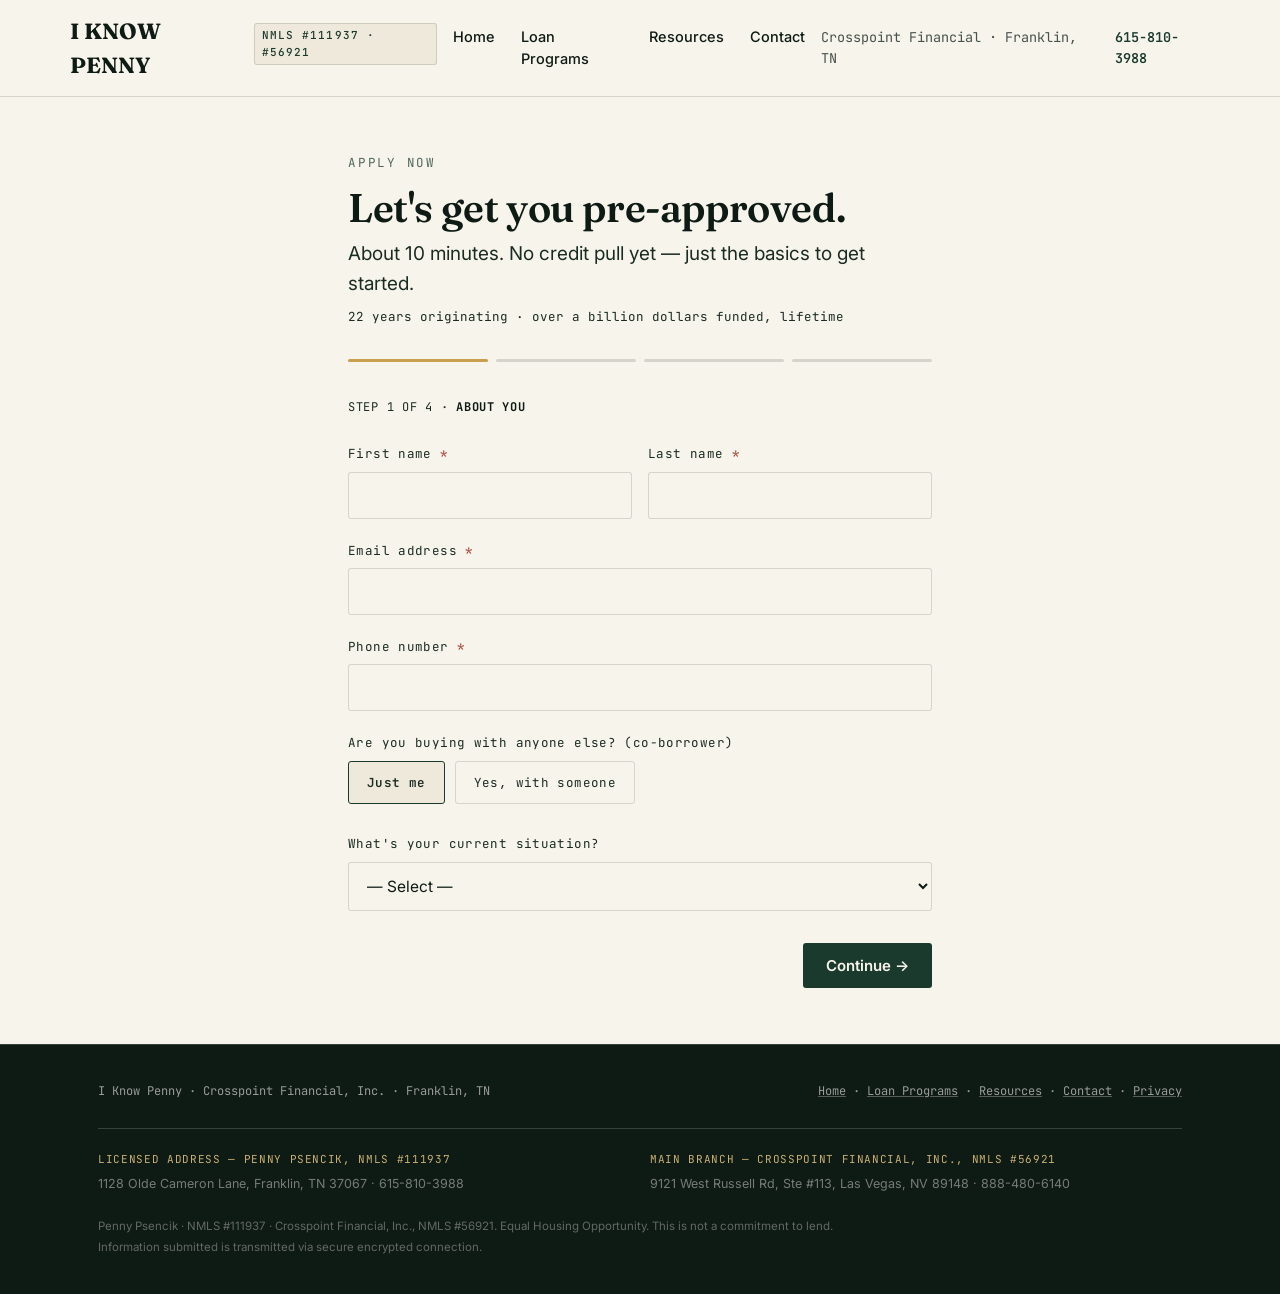
==== commit ed466a15: "iknowpenny update II added nmls for crosspoint, and i have question" ====
--- a/apply.html
+++ b/apply.html
@@ -14,7 +14,7 @@
 <header class="topbar">
   <div class="wrap topbar-inner">
     <a href="index.html" class="brand">
-      I KNOW PENNY <span class="brand-mark">NMLS #111937</span>
+      I KNOW PENNY <span class="brand-mark">NMLS #111937 · #56921</span>
     </a>
     <nav class="topbar-nav">
       <a href="index.html">Home</a>
@@ -232,7 +232,7 @@
           </div>
 
           <div class="privacy-note">
-            By submitting this application you agree to be contacted by Penny regarding your mortgage inquiry. Submitting this application does not constitute a loan approval or commitment to lend. NMLS #111937, licensed in Tennessee, Crosspoint Financial, Inc.<br><br>
+            By submitting this application you agree to be contacted by Penny regarding your mortgage inquiry. Submitting this application does not constitute a loan approval or commitment to lend. NMLS #111937 (Penny Psencik), licensed in Tennessee, broker with Crosspoint Financial, Inc., NMLS #56921.<br><br>
             Your information is transmitted over a secure (HTTPS encrypted) connection and is not shared, sold, or used for any purpose beyond evaluating your mortgage inquiry. See our <a href="privacy.html">privacy policy</a> for full detail.
           </div>
 
@@ -286,8 +286,18 @@
         <a href="privacy.html">Privacy</a>
       </span>
     </div>
+    <div class="footer-addresses">
+      <div>
+        <span class="footer-addr-label">Licensed Address — Penny Psencik, NMLS #111937</span>
+        <span class="footer-addr-text">1128 Olde Cameron Lane, Franklin, TN 37067 &middot; 615-810-3988</span>
+      </div>
+      <div>
+        <span class="footer-addr-label">Main Branch — Crosspoint Financial, Inc., NMLS #56921</span>
+        <span class="footer-addr-text">9121 West Russell Rd, Ste #113, Las Vegas, NV 89148 &middot; 888-480-6140</span>
+      </div>
+    </div>
     <p class="footer-disclosure">
-      Penny Psencik &middot; NMLS #111937 &middot; Crosspoint Financial, Inc. Equal Housing Opportunity. This is not a commitment to lend. Information submitted is transmitted via secure encrypted connection.
+      Penny Psencik &middot; NMLS #111937 &middot; Crosspoint Financial, Inc., NMLS #56921. Equal Housing Opportunity. This is not a commitment to lend. Information submitted is transmitted via secure encrypted connection.
     </p>
   </div>
 </footer>
--- a/css/style.css
+++ b/css/style.css
@@ -319,6 +319,18 @@
   opacity: 0.8;
 }
 
+.question-panel {
+  margin-top: 24px;
+  padding: 22px;
+  border: 1px solid var(--line);
+  border-left: 3px solid var(--brass);
+  border-radius: 4px;
+  background: var(--paper-dim);
+  max-width: 560px;
+}
+.question-panel form .field { margin-bottom: 16px; }
+.question-panel .btn { display: inline-flex; }
+
 .hero-side {
   border: 1px solid var(--line);
   background: var(--paper-dim);
@@ -659,6 +671,35 @@
 }
 .footer-grid a { text-decoration: underline; text-decoration-color: rgba(247,244,236,0.3); }
 .footer-grid a:hover { color: var(--brass-light); text-decoration-color: var(--brass-light); }
+
+.footer-addresses {
+  display: grid;
+  grid-template-columns: 1fr 1fr;
+  gap: 20px;
+  margin-top: 26px;
+  padding-top: 22px;
+  border-top: 1px solid var(--line-on-dark);
+}
+@media (max-width: 700px) {
+  .footer-addresses { grid-template-columns: 1fr; gap: 16px; }
+}
+
+.footer-addr-label {
+  display: block;
+  font-family: var(--mono);
+  font-size: 11px;
+  letter-spacing: 0.06em;
+  text-transform: uppercase;
+  color: var(--brass-light);
+  opacity: 0.9;
+  margin-bottom: 6px;
+}
+.footer-addr-text {
+  display: block;
+  font-size: 12.5px;
+  line-height: 1.6;
+  opacity: 0.75;
+}
 .footer-disclosure {
   margin-top: 22px;
   font-size: 11.5px;
